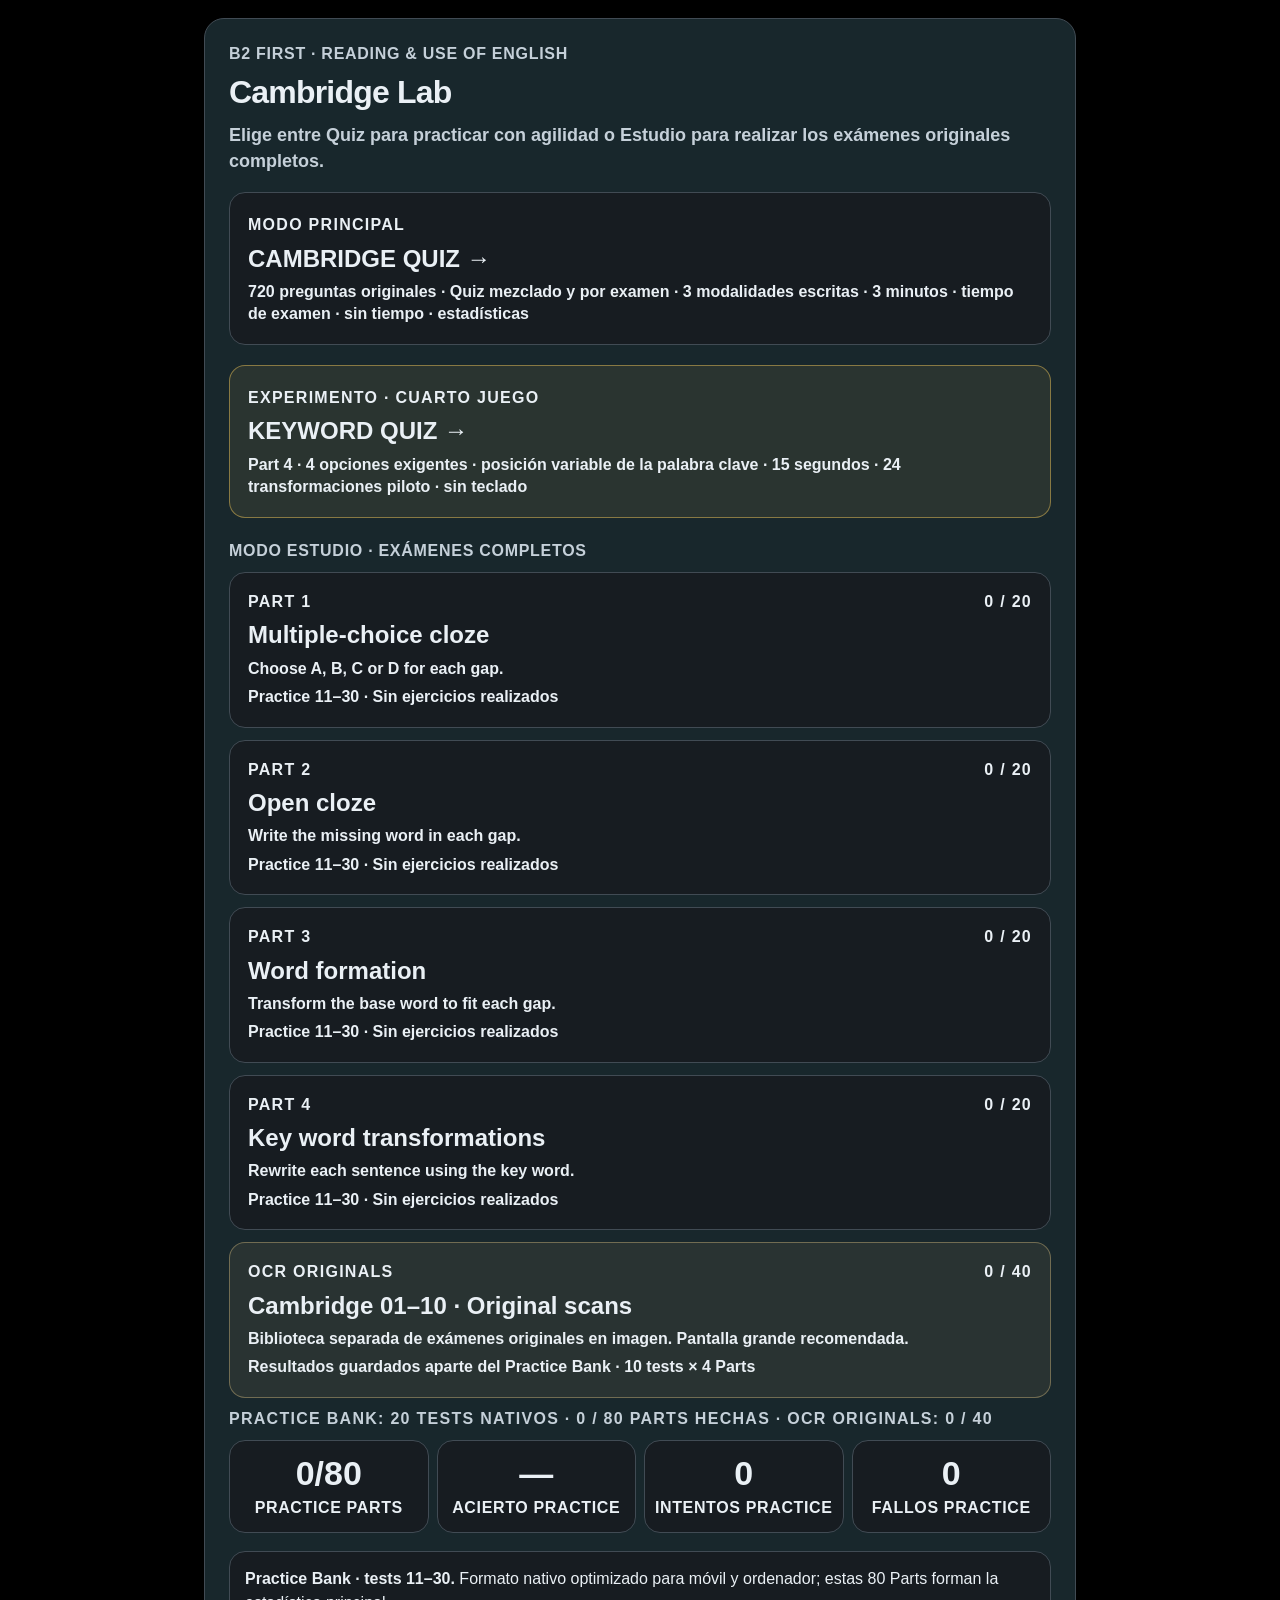
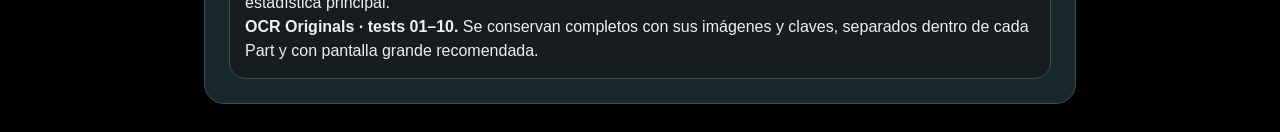
==== index.html @ 717b07f0 "feat(ui): unify oled layout and segmented timer" ====
<!doctype html>
<html lang="en">
<head>
<meta charset="utf-8">
<meta name="viewport" content="width=device-width,initial-scale=1,viewport-fit=cover">
<meta name="theme-color" content="#EAF0F5">
<title>Cambridge Lab</title>
<link rel="manifest" href="./manifest.webmanifest">
<link rel="icon" href="./icon.svg" type="image/svg+xml">
<style>
:root{--bg:#10271d;--panel:#172f24;--paper:#f8f7f2;--ink:#17211c;--muted:#b7c9bf;--line:rgba(255,255,255,.13);--ok:#27925c;--bad:#c74253}
*{box-sizing:border-box}html,body{margin:0;min-height:100%;font-family:Inter,Roboto,system-ui,-apple-system,"Segoe UI",sans-serif;background:var(--bg);color:#f4f7f5}
body{background:radial-gradient(90% 70% at 110% 5%,rgba(47,94,67,.55),transparent 55%),radial-gradient(80% 60% at -10% 95%,rgba(39,78,57,.45),transparent 55%),linear-gradient(180deg,#163427 0%,#102d21 52%,#10271d 100%)}
button,input{font:inherit}.app{width:min(900px,100%);margin:0 auto;min-height:100dvh}.screen{min-height:100dvh;padding:18px 14px calc(28px + env(safe-area-inset-bottom));display:flex;flex-direction:column}.hidden{display:none!important}
.panel{background:rgba(17,38,28,.95);border:1px solid var(--line);border-radius:20px;padding:24px;box-shadow:0 20px 55px rgba(0,0,0,.20);width:100%;min-width:0}.center{justify-content:center}
.kicker{font-size:14px;font-weight:950;letter-spacing:.13em;text-transform:uppercase;color:#c9ddd1}h1{font-size:clamp(44px,10vw,70px);line-height:.94;margin:8px 0 10px;letter-spacing:-.045em}.subtitle{font-size:20px;line-height:1.45;font-weight:750;color:#d9e7df;margin:0 0 18px}
.bank-progress{font-size:14px;font-weight:950;letter-spacing:.08em;text-transform:uppercase;color:#c9ddd1;margin:10px 0}.mini-stats{display:grid;grid-template-columns:repeat(4,1fr);gap:8px;margin:10px 0 18px}.stat{padding:12px 8px;border-radius:11px;background:rgba(0,0,0,.15);text-align:center}.stat b{display:block;font-size:24px}.stat span{font-size:10px;color:var(--muted);font-weight:900;letter-spacing:.04em}
.part-list{display:grid;gap:12px}.exercise-list{display:grid;gap:12px}.exam-grid{display:grid;grid-template-columns:repeat(5,minmax(0,1fr));gap:10px}.exam-tile{min-width:0;overflow:hidden;min-height:112px;border:1px solid rgba(255,255,255,.12);border-radius:14px;background:rgba(255,255,255,.07);color:#fff;padding:12px 10px;text-align:left;cursor:pointer;display:flex;flex-direction:column;justify-content:space-between}.exam-tile:hover{background:rgba(255,255,255,.11)}.exam-tile.done{border-color:rgba(143,224,180,.55);background:rgba(39,146,92,.16)}.exam-tile.next{box-shadow:0 0 0 2px rgba(232,201,134,.45) inset}.exam-tile.unavailable{opacity:.43;cursor:not-allowed}.exam-no{font-size:31px;font-weight:950;line-height:1}.exam-status{font-size:10px;font-weight:950;letter-spacing:.07em}.exam-mini{font-size:11px;line-height:1.25;color:var(--muted);font-weight:800}.bank-source{font-size:10px;font-weight:900;letter-spacing:.05em;color:#cbdad2}.part-stats{margin-bottom:16px}.part-card,.exercise-card{border:1px solid rgba(255,255,255,.10);border-radius:15px;background:rgba(255,255,255,.075);color:#fff;padding:18px;text-align:left;cursor:pointer}.part-card:hover,.exercise-card:hover{background:rgba(255,255,255,.11)}.part-card>b,.exercise-card>b{display:block;font-size:24px;margin:6px 0}.exercise-top{display:flex;justify-content:space-between;gap:10px}.exercise-part,.exercise-number,.exercise-state,.part-count{font-size:12px;font-weight:950;letter-spacing:.08em}.exercise-state.done{color:#8fe0b4}.exercise-state.pending{color:#e8c986}.part-count{color:#d8e8df}.part-desc,.exercise-source,.exercise-meta{display:block;color:var(--muted);font-size:15px;line-height:1.45;margin-top:6px}.part-desc{color:#d6e3dc}.phase-note{margin-top:16px;padding:15px;border-radius:12px;background:rgba(39,146,92,.15);border:1px solid rgba(143,224,180,.25);font-size:16px;line-height:1.5}.submenu-head{margin-bottom:16px}.submenu-head h2{font-size:clamp(30px,7vw,42px);line-height:1.05;margin:4px 0 8px;overflow-wrap:anywhere}.submenu-head p{font-size:17px;line-height:1.45;color:#d9e7df;margin:0}
.paper-head{position:sticky;top:0;z-index:7;margin:-18px -14px 14px;padding:12px 14px 10px;background:rgba(16,39,29,.96);backdrop-filter:blur(10px);border-bottom:1px solid rgba(255,255,255,.09)}.paper-head-row{display:grid;grid-template-columns:auto 1fr auto;gap:12px;align-items:center}.back{width:46px;height:46px;border:1px solid rgba(255,255,255,.14);border-radius:50%;background:rgba(0,0,0,.15);color:#fff;font-size:20px;cursor:pointer}.paper-title{text-align:center}.paper-title b{display:block;font-size:20px}.paper-title span{font-size:11px;color:var(--muted);font-weight:900;letter-spacing:.04em}
.paper{background:var(--paper);color:var(--ink);border-radius:18px;padding:clamp(21px,5vw,44px);box-shadow:0 24px 60px rgba(0,0,0,.22)}.part-label{font-size:14px;font-weight:950;letter-spacing:.12em;text-transform:uppercase;color:#53645b}.paper h2{font-size:clamp(32px,7vw,48px);line-height:1;margin:5px 0 9px}.paper .sub{font-size:20px;font-weight:850;margin-bottom:13px}.instructions,.source-box{font-size:18px;line-height:1.5;padding:15px 17px;border-radius:11px;background:#ecebe5;margin:0 0 19px}.instructions{border-left:5px solid #86988e}.source-box{display:grid;gap:3px;background:#e4ece7}.source-box b{font-size:10px;letter-spacing:.09em;color:#506158}.source-box span{font-weight:900}.source-box small{color:#64736b}
.exam-text{font-family:Georgia,"Times New Roman",serif;font-size:clamp(23px,3.5vw,27px);line-height:1.75}.exam-text p{margin:0}.gap-wrap{display:inline-flex;align-items:center;vertical-align:baseline;gap:5px;margin:0 3px;white-space:nowrap}.gap-num{font-family:Inter,Roboto,sans-serif;font-size:11px;font-weight:950;color:#53645b;align-self:flex-start;margin-top:4px}.gap-choice{border:0;border-bottom:3px solid #375546;background:#e5ece7;color:#173126;border-radius:7px;padding:3px 8px 4px;font-family:Inter,Roboto,sans-serif;font-size:.82em;font-weight:900;cursor:pointer;min-width:62px}.gap-choice.empty{background:#edf0ed;color:#647269}
.inline-input{width:150px;max-width:40vw;border:0;border-bottom:3px solid #375546;border-radius:4px 4px 0 0;background:#eef1ee;color:#173126;padding:3px 8px 4px;font-family:Inter,Roboto,sans-serif;font-size:.82em;font-weight:850;outline:none}.inline-input:focus{background:#fff;border-color:#0f2a1e}.base-pill{font-family:Inter,Roboto,sans-serif;font-size:11px;font-weight:950;letter-spacing:.05em;background:#dde3de;color:#43534a;padding:4px 7px;border-radius:999px;margin-left:4px}
.scan-wrap{display:grid;gap:18px}.scan-page{width:100%;height:auto;display:block;border-radius:10px;border:1px solid #d7dcd8;background:#fff}.scan-answer-panel{border:1px solid #d7dcd8;border-radius:13px;background:#fff;padding:16px;display:grid;gap:12px}.scan-answer-panel>h3{margin:0 0 4px;font-size:20px}.scan-answer-row{display:grid;grid-template-columns:48px 1fr;gap:10px;align-items:center}.scan-qn{font-weight:950;color:#59675f;text-align:center}.scan-choices{display:grid;grid-template-columns:repeat(4,1fr);gap:7px}.scan-choice{border:1px solid #c9d1cc;border-radius:9px;background:#eef2ef;color:#21362b;padding:11px 5px;font-weight:950;cursor:pointer}.scan-choice.selected{background:#173126;color:#fff;border-color:#173126}.scan-input{width:100%;border:0;border-bottom:3px solid #375546;background:#eef1ee;padding:9px 10px;font-size:18px;font-weight:800;outline:none}.transform-list{display:grid;gap:16px}.transform{border:1px solid #d9ddd9;border-radius:12px;padding:18px;background:#fff}.transform .n{font-size:12px;font-weight:950;color:#68766f}.transform .first{font-size:20px;line-height:1.4;font-weight:700;margin:6px 0 10px}.keyword{display:inline-block;background:#173126;color:#fff;border-radius:7px;padding:5px 9px;font-weight:950;letter-spacing:.05em;margin-bottom:10px}.second{font-size:20px;line-height:1.55}.transform-input{width:min(330px,100%);border:0;border-bottom:3px solid #375546;background:#eef1ee;padding:5px 8px;font-size:19px;font-weight:800;outline:none}
.paper-actions,.review-actions{display:flex;gap:10px;margin-top:26px;flex-wrap:wrap}.primary,.secondary{border:0;border-radius:11px;padding:14px 18px;font-weight:950;cursor:pointer;font-size:16px}.primary{background:#173126;color:#fff;flex:1}.secondary{background:#e6e8e6;color:#25342c}
.review-score{display:flex;align-items:end;justify-content:space-between;gap:12px;margin-bottom:16px;padding-bottom:14px;border-bottom:1px solid #d5dcd7}.review-score b{font-size:42px}.review-score span{font-size:14px;font-weight:850;color:#617068}.review-list{display:grid;gap:12px}.review-item{border-radius:12px;padding:16px;background:#fff;border:1px solid #d8ddd9}.review-item.review-bad{border-left:6px solid var(--bad)}.review-item.review-ok{border-left:6px solid var(--ok)}.review-q{display:flex;justify-content:space-between;gap:10px;margin-bottom:12px}.review-q span{font-size:11px;font-weight:950;letter-spacing:.07em}.review-ok .review-q span{color:#147747}.review-bad .review-q span{color:#a92639}.review-answer{display:grid;gap:2px;margin:8px 0}.review-answer small{font-size:9px;font-weight:950;letter-spacing:.08em;color:#68766f}.review-answer b{font-size:20px}.review-item p{font-size:18px;line-height:1.5;margin:12px 0}.skill{display:inline-block;border-radius:999px;background:#edf0ed;padding:5px 8px;font-size:10px;font-weight:950;color:#526158;letter-spacing:.04em}
.sheet{position:fixed;inset:0;z-index:20;background:rgba(0,0,0,.55);display:flex;align-items:flex-end;justify-content:center;padding:14px}.sheet-card{width:min(760px,100%);background:#173126;color:#fff;border-radius:20px;padding:18px;box-shadow:0 30px 80px rgba(0,0,0,.4)}.sheet-top{display:flex;justify-content:space-between;align-items:center;margin-bottom:12px}.sheet-top b{font-size:21px}.sheet-close{border:0;background:rgba(255,255,255,.1);color:#fff;width:40px;height:40px;border-radius:50%;font-size:20px}.option-grid{display:grid;grid-template-columns:1fr 1fr;gap:9px}.option{border:1px solid rgba(255,255,255,.13);background:rgba(255,255,255,.08);color:#fff;border-radius:11px;padding:17px;text-align:left;font-size:22px;font-weight:850;cursor:pointer}.option strong{margin-right:8px}
@media(max-width:640px){.screen{padding:12px 10px 22px}.exam-grid{grid-template-columns:repeat(3,minmax(0,1fr));gap:9px}.exam-tile{min-height:106px;padding:11px 9px}.exam-no{font-size:30px}.panel{padding:20px 16px}.mini-stats{grid-template-columns:1fr 1fr}.paper-head{margin:-12px -10px 12px;padding:10px}.paper-head-row{grid-template-columns:46px 1fr 46px}.paper-title b{font-size:19px}.paper-title span{font-size:10px}.paper{border-radius:14px;padding:21px 16px}.paper h2{font-size:34px}.instructions{font-size:18px;padding:14px}.exam-text{font-size:22px;line-height:1.7}.inline-input{width:125px;max-width:48vw}.option-grid{grid-template-columns:1fr}.transform{padding:16px}.transform .first,.second{font-size:20px}.transform-input{font-size:20px;width:100%;display:block;margin:8px 0}.review-score{align-items:start;flex-direction:column}.review-score b{font-size:40px}.part-card>b,.exercise-card>b{font-size:23px}.part-desc,.exercise-source,.exercise-meta{font-size:15px}}
/* Cambridge mobile ergonomics */
.exercise-meta-fold{margin:0 0 15px;border:1px solid #d6ddd8;border-radius:12px;background:#edf1ee;overflow:hidden}
.exercise-meta-fold summary{list-style:none;cursor:pointer;padding:12px 14px;font-size:13px;font-weight:950;letter-spacing:.05em;color:#43534a;display:flex;align-items:center;justify-content:space-between;min-height:46px}
.exercise-meta-fold summary::-webkit-details-marker{display:none}.exercise-meta-fold summary::after{content:"+";font-size:20px}.exercise-meta-fold[open] summary::after{content:"−"}
.exercise-meta-fold .source-box{margin:0;border-radius:0;border-top:1px solid #d6ddd8;background:#f5f6f3}
.answer-progress{position:sticky;top:70px;z-index:5;display:flex;align-items:center;justify-content:space-between;gap:10px;margin:0 0 16px;padding:10px 12px;border:1px solid #ced8d1;border-radius:11px;background:rgba(248,247,242,.95);backdrop-filter:blur(8px);font:900 13px/1.2 Inter,Roboto,system-ui,sans-serif;color:#43534a}
.answer-progress strong{font-size:15px;color:#173126}.answer-progress.warning{border-color:#d6a354;background:#fff8e8;color:#755411}
.inline-input,.transform-input,.scan-input,.worksheet-input{min-height:50px;border-radius:9px 9px 3px 3px;padding:8px 10px;font-size:20px;caret-color:#173126;transition:box-shadow .12s,background .12s,border-color .12s}
.inline-input:focus,.transform-input:focus,.scan-input:focus,.worksheet-input:focus{background:#fff;border-color:#173126;box-shadow:0 0 0 3px rgba(23,49,38,.16)}
.gap-wrap:focus-within .gap-num{color:#173126;font-size:13px}.scan-answer-row:focus-within,.worksheet-row:focus-within{background:#f3f7f4;border-radius:10px}.worksheet-wrap{display:grid;gap:16px}.worksheet-prompt{font-family:Georgia,"Times New Roman",serif;font-size:22px;line-height:1.58;white-space:normal}.worksheet-answer-panel{display:grid;gap:10px;border-top:1px solid #d7dcd8;padding-top:14px}.worksheet-answer-panel h3{margin:0 0 2px;font-size:18px}.worksheet-row{display:grid;grid-template-columns:38px 1fr;gap:8px;align-items:center;padding:3px}.worksheet-qn{text-align:center;font-weight:950;color:#59675f}.worksheet-choices{display:grid;grid-template-columns:repeat(4,1fr);gap:6px}.worksheet-choice{min-height:50px;border:1px solid #c9d1cc;border-radius:10px;background:#eef2ef;color:#21362b;font-size:18px;font-weight:950}.worksheet-choice.selected{background:#173126;color:#fff;border-color:#173126}.worksheet-input{width:100%;border:0;border-bottom:3px solid #375546;background:#eef1ee;color:#173126;font-weight:850;outline:none}
.ortho-risk{color:#F3A56B;font-weight:950;text-decoration:underline;text-decoration-thickness:2px;text-underline-offset:3px}
.review-errors-title{font-size:14px;font-weight:950;letter-spacing:.08em;color:#a92639;margin:3px 0 9px}.review-correct{margin-top:14px;border:1px solid #d6ddd8;border-radius:12px;background:#f4f6f4;overflow:hidden}.review-correct summary{cursor:pointer;padding:14px 16px;font-weight:950;color:#37604b}.review-correct .review-list{padding:0 10px 10px}
.sheet-context{font-size:17px;line-height:1.35;color:#dbe9e1;background:rgba(255,255,255,.08);border-radius:10px;padding:10px 12px;margin:0 0 12px}.sheet-context b{color:#fff}
.scan-page{cursor:zoom-in}.scan-viewer{position:fixed;inset:0;z-index:2147483400;background:rgba(4,11,8,.96);display:flex;flex-direction:column}.scan-viewer.hidden{display:none}.scan-viewer-bar{display:flex;justify-content:space-between;align-items:center;padding:calc(10px + env(safe-area-inset-top)) 12px 10px;color:#fff;font-weight:900}.scan-viewer-close{width:48px;height:48px;border:1px solid rgba(255,255,255,.2);border-radius:50%;background:rgba(255,255,255,.1);color:#fff;font-size:25px}.scan-viewer-body{flex:1;overflow:auto;padding:8px 5px 30px;text-align:center;touch-action:pinch-zoom}.scan-viewer-body img{width:100%;max-width:1100px;height:auto;touch-action:pinch-zoom}
body.cambridge-scan-open{overflow:hidden}
.ad-keyboard .ad-keyboard-langs,.ad-keyboard .ad-keyboard-mode-label,.ad-keyboard [data-action="mode"],.ad-keyboard .ad-key.at,.ad-keyboard .ad-key.punct{display:none!important}
.ad-keyboard .ad-keyboard-top{justify-content:flex-end}.ad-keyboard .ad-keyboard-controls{grid-template-columns:.8fr .68fr 2.2fr .8fr .86fr!important}
.ad-keyboard .cambridge-prev,.ad-keyboard .cambridge-next,.ad-keyboard .cambridge-apos{display:block!important}
.ad-keyboard .cambridge-prev,.ad-keyboard .cambridge-next{background:#315a50;font-size:18px}.ad-keyboard .cambridge-apos{background:#755a2d;font-size:25px}
@media(max-width:640px){
  #paperScreen,#resultScreen{padding-left:6px;padding-right:6px}
  #paperScreen .paper-head,#resultScreen .paper-head{margin-left:-6px;margin-right:-6px}
  .paper{padding:18px 12px;border-radius:12px}.paper h2{font-size:31px}.paper .sub{font-size:18px}
  .instructions{font-size:17px;line-height:1.42;padding:12px 13px;margin-bottom:14px}
  .exam-text{font-size:22px;line-height:1.6}.gap-wrap{gap:4px;margin:1px 2px}.inline-input{width:145px;max-width:52vw}
  .transform-list{gap:0}.transform{border:0;border-bottom:1px solid #d9ddd9;border-radius:0;padding:18px 2px;background:transparent}.transform:first-child{padding-top:4px}.transform:last-child{border-bottom:0}
  .transform .first,.second{font-size:19px;line-height:1.42}.keyword{margin-bottom:7px}.transform-input{min-height:52px}
  .scan-answer-panel{padding:12px}.scan-answer-row{grid-template-columns:34px 1fr;gap:7px}.scan-choices{gap:5px}.scan-choice{min-height:50px;font-size:17px;padding:9px 4px}
  .primary,.secondary{min-height:52px;font-size:16px}.option{min-height:58px;font-size:21px}.sheet{padding:8px}.sheet-card{padding:14px;border-radius:18px}
  .answer-progress{position:static;top:auto;margin-bottom:12px}
}
/* Keep the actual answer and adjacent question text visible above the keyboard. */
.ad-keyboard .ad-keyboard-float-preview{display:none!important}
#paperHost input[data-n]{scroll-margin-top:100px;scroll-margin-bottom:300px}
@media(max-height:480px){.ad-keyboard .ad-key{min-height:40px;font-size:26px}.ad-keyboard .ad-key.control{min-height:38px;font-size:17px}.ad-keyboard .ad-keyboard-top{min-height:28px;margin-bottom:2px}}
</style>
<style id="mobile-viewport-containment">html,body{overflow-x:clip}</style>
<style id="cambridge-audit-fixes">.bank-section-title{display:flex;align-items:end;justify-content:space-between;gap:12px;margin:4px 0 10px;padding:0 2px}.bank-section-title b{font-size:14px;letter-spacing:.08em}.bank-section-title span{font-size:11px;color:#aebfb5;font-weight:800}.ocr-bank{margin-top:22px;border:1px solid rgba(232,201,134,.28);border-radius:15px;background:rgba(232,201,134,.06);overflow:hidden}.ocr-bank summary{cursor:pointer;display:flex;justify-content:space-between;gap:12px;align-items:center;padding:15px;font-weight:950}.ocr-bank summary span{font-size:14px}.ocr-bank summary b{font-size:10px;color:#e8c986;letter-spacing:.06em;text-align:right}.ocr-bank>p{margin:0;padding:0 15px 14px;color:#c8d4cd;font-size:13px;line-height:1.45}.ocr-grid{padding:0 14px 14px}.sheet-card{max-height:min(82dvh,720px);overflow:auto}.scan-viewer{z-index:2147483644!important}#paperScreen{scroll-padding-top:86px}@media(max-width:640px){.answer-progress{position:static!important;top:auto!important}.ocr-bank summary{align-items:flex-start;flex-direction:column}.ocr-bank summary b{text-align:left}.ocr-grid{grid-template-columns:repeat(2,minmax(0,1fr))}.bank-section-title{align-items:flex-start;flex-direction:column;gap:4px}.sheet-card{max-height:78dvh}.scan-viewer-body{padding-bottom:calc(24px + env(safe-area-inset-bottom))}}.ocr-library-card{border-color:rgba(232,201,134,.38)!important;background:rgba(232,201,134,.08)!important}.ocr-library-note{grid-column:1/-1;margin-bottom:4px;padding:14px;border:1px solid rgba(232,201,134,.24);border-radius:13px;background:rgba(232,201,134,.07);display:grid;gap:5px}.ocr-library-note b{font-size:12px;letter-spacing:.08em;color:#e8c986}.ocr-library-note span{font-size:13px;line-height:1.45;color:#cbd8d1}.ocr-exam-card{grid-column:1/-1;padding:13px;border:1px solid rgba(255,255,255,.09);border-radius:14px;background:rgba(255,255,255,.055)}.ocr-exam-head{display:flex;align-items:center;justify-content:space-between;gap:10px;margin-bottom:10px}.ocr-exam-head span{font-size:10px;font-weight:950;letter-spacing:.08em;color:#c9d8d0}.ocr-exam-head b{font-size:20px}.ocr-part-grid{display:grid;grid-template-columns:repeat(4,minmax(0,1fr));gap:7px}.ocr-part-btn{min-height:64px;border:1px solid rgba(255,255,255,.11);border-radius:10px;background:rgba(255,255,255,.07);color:#fff;display:grid;place-items:center;gap:3px;padding:8px}.ocr-part-btn b{font-size:12px}.ocr-part-btn span{font-size:10px;color:#b9c8c0}.ocr-part-btn.done{border-color:rgba(143,224,180,.5);background:rgba(39,146,92,.15)}@media(max-width:640px){.ocr-part-grid{grid-template-columns:repeat(2,minmax(0,1fr))}}</style><link rel="stylesheet" href="./cambridge-writing-mode.css?v=1.2.23"><style>

#startScreen .panel{padding:24px!important;background:var(--ad-surface,#18272c)!important;color:var(--ad-text,#f3f7f8)!important}
#startScreen h1{font-size:32px!important;line-height:1.2!important;letter-spacing:-.025em!important}
#startScreen .subtitle{font-size:18px!important;line-height:1.45!important}
#startScreen .meta,#startScreen .read-first-row small,#startScreen .read-first-mode small{font-size:14px!important;line-height:1.45!important;color:#b6c6cc!important}
#startScreen .primary{background:var(--ad-accent,#4aa7c8)!important;color:#061419!important}
#startScreen .primary,#startScreen .secondary,#startScreen .ghost,#startScreen .time-choice{min-height:56px!important;font-size:16px!important;border-radius:16px!important;line-height:1.3!important}
#startScreen .actions{margin-top:16px!important}
#startScreen .dashboard-menu{gap:12px!important}
#startScreen .menu-btn b{font-size:16px!important}
#startScreen .menu-btn span{font-size:13px!important;line-height:1.4!important}
#startScreen .home-details{margin:20px 0;border:1px solid rgba(255,255,255,.15);border-radius:16px;padding:0 16px}
#startScreen .home-details>summary{cursor:pointer;min-height:56px;display:flex;align-items:center;font-size:16px;font-weight:800;color:#f3f7f8}
#startScreen .home-details[open]{padding-bottom:16px}
#startScreen .level-next-shortcut{display:none!important}
#startScreen button:focus-visible,#startScreen summary:focus-visible{outline:3px solid #e7bf57!important;outline-offset:3px}
@media(max-width:520px){#startScreen .panel{padding:20px 16px!important}#startScreen .dashboard-menu{grid-template-columns:1fr!important}#startScreen .primary{min-width:0!important;width:100%}}

#startScreen .part-card{min-height:72px!important}
#startScreen a.part-card.quiz-featured{display:block;text-decoration:none;border:2px solid #e7bf57;background:rgba(231,191,87,.13);margin:12px 0 20px}
</style>
<link rel="stylesheet" href="./nucleo-game-theme.css?v=1.3.0">
<link rel="stylesheet" href="./cambridge-interior-polish.css?v=1.0.1">
<link rel="stylesheet" href="./nucleo-oled-shell.css?v=1.0.0">
<link rel="stylesheet" href="./nucleo-quiz-refinement.css?v=4.1.0">
<link rel="stylesheet" href="./cambridge-refinement-v42.css?v=4.2.0">
<link rel="stylesheet" href="./nucleo-global-v45.css?v=4.5.3">
<style id="unified-oled-relax">
:root {
  --bg-oled: #000000;
  --card-surface: #1B2228;
  --border-subtle: #414B54;
  --text-main: #EAF0F5;
  --timer-active: #D4B07B;
  --timer-warning: #C97A72;
  --timer-off: #22262B;
}

body {
  background-color: var(--bg-oled) !important;
  color: var(--text-main) !important;
}

main, .quiz-layout, .quiz-container, .game-layout, .main-board {
  display: flex !important;
  flex-direction: column !important;
  justify-content: flex-end !important;
  min-height: calc(100vh - 70px) !important;
  padding-bottom: 1.5rem !important;
  box-sizing: border-box !important;
}

.question-box, .prompt-card, .quiz-prompt, .exercise-card, .question-card {
  background: var(--card-surface) !important;
  border: 1px solid var(--border-subtle) !important;
  border-radius: 12px !important;
  color: var(--text-main) !important;
  line-height: 1.45 !important;
  margin-top: auto !important;
  margin-bottom: 1rem !important;
  padding: 16px !important;
}

.options-grid, .answers-grid, .choices-container, .options-container, .quiz-grid {
  display: grid !important;
  grid-template-columns: 1fr 1fr !important;
  gap: 12px !important;
  margin-bottom: 0.5rem !important;
}

.options-grid > *, .answers-grid > *, .choices-container > *, .options-container > *, .quiz-grid > * {
  background-color: var(--card-surface) !important;
  color: var(--text-main) !important;
  border-width: 1.5px !important;
  border-style: solid !important;
  border-radius: 12px !important;
  padding: 18px 12px !important;
  font-weight: 600 !important;
  box-shadow: none !important;
}

.options-grid > *:nth-child(1), .answers-grid > *:nth-child(1), .choices-container > *:nth-child(1), .options-container > *:nth-child(1) {
  border-color: #E09875 !important;
}
.options-grid > *:nth-child(2), .answers-grid > *:nth-child(2), .choices-container > *:nth-child(2), .options-container > *:nth-child(2) {
  border-color: #68B8A6 !important;
}
.options-grid > *:nth-child(3), .answers-grid > *:nth-child(3), .choices-container > *:nth-child(3), .options-container > *:nth-child(3) {
  border-color: #7B96D4 !important;
}
.options-grid > *:nth-child(4), .answers-grid > *:nth-child(4), .choices-container > *:nth-child(4), .options-container > *:nth-child(4) {
  border-color: #B18CD4 !important;
}

.quiz-segmented-timer {
  display: flex !important;
  gap: 5px !important;
  width: 100% !important;
  max-width: 380px !important;
  margin: 12px auto 8px auto !important;
  padding: 0 4px !important;
  box-sizing: border-box !important;
  height: 6px !important;
}

.quiz-segmented-timer .timer-segment {
  flex: 1 !important;
  height: 4px !important;
  border-radius: 2px !important;
  background-color: var(--timer-off) !important;
  transition: background-color 0.15s ease !important;
}

.quiz-segmented-timer .timer-segment.active {
  background-color: var(--timer-active) !important;
}

.quiz-segmented-timer .timer-segment.warning {
  background-color: var(--timer-warning) !important;
}
</style>
</head>
<body data-nucleo-game="cambridge">
<div class="app">
<section id="startScreen" class="screen center"><div class="panel">
<div class="kicker">B2 FIRST · READING &amp; USE OF ENGLISH</div><h1>Cambridge Lab</h1>

<p class="subtitle">Elige entre Quiz para practicar con agilidad o Estudio para realizar los exámenes originales completos.</p>
<a href="./cambridge-quiz.html" class="part-card quiz-featured"><span class="exercise-part">MODO PRINCIPAL</span><b>CAMBRIDGE QUIZ →</b><span class="part-desc">720 preguntas originales · Quiz mezclado y por examen · 3 modalidades escritas · 3 minutos · tiempo de examen · sin tiempo · estadísticas</span></a>
<a href="./keyword-quiz.html" class="part-card" style="display:block;text-decoration:none;border:1px solid rgba(231,191,87,.5);background:rgba(231,191,87,.09);margin:0 0 22px"><span class="exercise-part">EXPERIMENTO · CUARTO JUEGO</span><b>KEYWORD QUIZ →</b><span class="part-desc">Part 4 · 4 opciones exigentes · posición variable de la palabra clave · 15 segundos · 24 transformaciones piloto · sin teclado</span></a>
<div class="kicker" style="margin:0 0 10px">MODO ESTUDIO · EXÁMENES COMPLETOS</div>
<div id="partList" class="part-list"></div>
<div id="bankProgress" class="bank-progress"></div><div id="globalStats" class="mini-stats"></div>

<div id="startMedals" class="medal-summary-host"></div>
<div id="phaseNote" class="phase-note hidden"></div>
</div></section>
<section id="partScreen" class="screen hidden">
<header class="paper-head"><div class="paper-head-row"><button id="partBackBtn" class="back" aria-label="Back">←</button><div class="paper-title"><b>30 exámenes</b><span>ELIGE CUALQUIERA</span></div><div></div></div></header>
<div class="panel"><div class="submenu-head"><div class="kicker">B2 FIRST · PRACTICE BANK</div><h2 id="partMenuTitle">Part 1</h2><p id="partMenuSubtitle"></p></div><div id="partStats" class="mini-stats part-stats"></div><div id="exerciseList" class="exam-grid"></div></div>
</section>
<section id="paperScreen" class="screen hidden">
<header class="paper-head"><div class="paper-head-row"><button id="backBtn" class="back" aria-label="Back">←</button><div class="paper-title"><b id="headPart">Part 1</b><span id="headSource"></span></div><div></div></div></header>
<main id="paperHost" class="paper"></main></section>
<section id="resultScreen" class="screen hidden">
<header class="paper-head"><div class="paper-head-row"><button id="resultBackBtn" class="back" aria-label="Back">←</button><div class="paper-title"><b id="resultTitle">Corrección</b><span id="resultSource"></span></div><div></div></div></header>
<main class="paper"><div id="reviewSummary"></div><div id="reviewHost" class="review-list"></div><div id="reviewActions" class="review-actions"></div></main></section>
</div>
<div id="choiceSheet" class="sheet hidden"><div class="sheet-card"><div class="sheet-top"><b id="sheetTitle">Question 1</b><button id="sheetClose" class="sheet-close">×</button></div><div id="sheetContext" class="sheet-context hidden"></div><div id="optionGrid" class="option-grid"></div></div></div>
<div id="scanViewer" class="scan-viewer hidden" aria-hidden="true"><div class="scan-viewer-bar"><span>PÁGINA CAMBRIDGE · pellizca para ampliar</span><button id="scanViewerClose" class="scan-viewer-close" aria-label="Cerrar">×</button></div><div class="scan-viewer-body"><img id="scanViewerImg" alt="Cambridge exam page enlarged"></div></div>
<script src="https://adrianxds-ads.github.io/adrian-core/components/adrian-sync.js?v=1.0.8-0d4fa97"></script>
<script src="https://adrianxds-ads.github.io/adrian-core/design/adrian-visual-system.js?v=core-20261004b"></script>
<script src="https://adrianxds-ads.github.io/adrian-core/components/adrian-achievements.js?v=stars4"></script><script src="https://adrianxds-ads.github.io/adrian-core/components/hub-charts.js?v=1.1.0"></script>
<script src="https://adrianxds-ads.github.io/adrian-core/components/adrian-performance.js?v=1.1.0"></script>

<script src="./data/cambridge-bank.js"></script>
<script src="./data/engexam-bank.js"></script>
<script src="https://adrianxds-ads.github.io/adrian-core/components/adrian-keyboard.js?v=4.1.3-20261009"></script>
<script src="./cambridge-writing-mode.js?v=1.2.20"></script>
<script src="./app.js?v=1.3.9-scopefix20261011"></script>
<script src="./adaptive-language-dashboard.js?v=1.2.20"></script>
<script src="./performance-adapter.js?v=1.1.0"></script><script src="https://adrianxds-ads.github.io/adrian-core/components/hub-quiz-ux.js?v=20261011-2"></script>
<script src="https://adrianxds-ads.github.io/adrian-core/components/hub-nav.js?v=12-20261011"></script>

<script id="unified-timer-script">
(function() {
  function initTimer() {
    var grid = document.querySelector('.options-grid, .answers-grid, .choices-container, .options-container, .quiz-grid')
               || document.querySelector('.question-box, .prompt-card, .exercise-card');
    if (!grid) return;

    var bar = document.getElementById('quiz-segmented-timer');
    if (!bar) {
      bar = document.createElement('div');
      bar.id = 'quiz-segmented-timer';
      bar.className = 'quiz-segmented-timer';
      for (var i = 0; i < 15; i++) {
        var seg = document.createElement('div');
        seg.className = 'timer-segment active';
        bar.appendChild(seg);
      }
      grid.parentNode.insertBefore(bar, grid.nextSibling);
    }

    function setProgress(fraction) {
      var segs = bar.querySelectorAll('.timer-segment');
      var activeCount = Math.round(fraction * segs.length);
      var isWarn = fraction <= 0.25;
      segs.forEach(function(s, idx) {
        if (idx < activeCount) {
          s.className = isWarn ? 'timer-segment active warning' : 'timer-segment active';
        } else {
          s.className = 'timer-segment';
        }
      });
    }

    var timerEl = document.querySelector('.timer, #timer, [id*="timer"], [class*="timer"], .time-left, #time-left');
    if (timerEl && !timerEl.__observed) {
      timerEl.__observed = true;
      var maxSec = 15;
      var obs = new MutationObserver(function() {
        var txt = timerEl.innerText || timerEl.textContent || '';
        var m = txt.match(/([0-9]+(\.[0-9]+)?)/);
        if (m) {
          var val = parseFloat(m[1]);
          if (val > maxSec) maxSec = val;
          setProgress(val / maxSec);
        }
      });
      obs.observe(timerEl, { childList: true, characterData: true, subtree: true });
    }
  }

  if (document.readyState === 'loading') {
    document.addEventListener('DOMContentLoaded', initTimer);
  } else {
    initTimer();
  }
  setInterval(initTimer, 1000);
})();
</script>
</body></html>
---- cambridge-writing-mode.css ----
/* Cambridge writing mode: maximise exercise context while the custom keyboard is open. */
body.cambridge-writing .ad-keyboard-float-preview{display:none}
body.cambridge-writing .ad-keyboard-top{
  position:absolute;right:max(6px,env(safe-area-inset-right));top:-44px;z-index:4;
  min-height:0;margin:0
}
body.cambridge-writing .ad-keyboard-top>*:not(.ad-close){display:none}
body.cambridge-writing .ad-close{
  width:40px;min-width:40px;height:40px;min-height:40px;border-radius:11px;
  background:#273238;border-color:rgba(255,255,255,.2);font-size:18px
}
body.cambridge-writing .ad-keyboard-row{gap:3px;margin:2px auto}
body.cambridge-writing .ad-key{min-height:52px;font-size:30px;border-radius:10px}
body.cambridge-writing .ad-keyboard-controls{grid-template-columns:.85fr .75fr .8fr 2.25fr .8fr .75fr .8fr .85fr;gap:4px;margin-top:4px}
body.cambridge-writing .ad-key.control{min-height:47px;font-size:17px}
body.cambridge-writing #paperScreen .paper-head{padding:5px 8px;margin-bottom:5px}
body.cambridge-writing #paperScreen .paper-head-row{grid-template-columns:38px 1fr 38px;gap:6px}
body.cambridge-writing #paperScreen .back{width:38px;height:38px;font-size:17px}
body.cambridge-writing #paperScreen .paper-title b{font-size:15px;line-height:1.1}
body.cambridge-writing #paperScreen .paper-title span{display:none}
body.cambridge-writing #paperScreen{scroll-padding-top:54px}
body.cambridge-writing .gap-wrap:focus-within{
  background:rgba(23,49,38,.07);border-radius:9px;box-shadow:0 0 0 4px rgba(23,49,38,.07)
}
body.cambridge-writing .transform:focus-within{
  border-color:#9eb0a6;box-shadow:0 0 0 3px rgba(23,49,38,.08)
}
body.cambridge-writing .worksheet-row:focus-within,
body.cambridge-writing .scan-answer-row:focus-within{box-shadow:0 0 0 3px rgba(23,49,38,.07)}
@media(max-width:390px){
  body.cambridge-writing .ad-keyboard-row{gap:2px;margin:2px auto}
  body.cambridge-writing .ad-key{min-height:49px;font-size:29px}
  body.cambridge-writing .ad-key.control{min-height:45px;font-size:16px}
}

@media(max-height:480px){body.cambridge-writing .ad-key{min-height:40px;font-size:26px}body.cambridge-writing .ad-key.control{min-height:38px;font-size:17px}}
---- nucleo-game-theme.css ----
/* Núcleo Editorial Luminous 1.1 · verified reading surfaces, 2026-10-10.
 * Canonical source: adrian-core/design/nucleo-game-theme.css.
 * Presentation only. Question banks, timing, scoring and storage are untouched.
 * is limited to components repainted by legacy/runtime rank skins.
 */
:root{
 --ng-bg:#EAF0F5;--ng-ink:#25282C;--ng-muted:#46596B;
 --ng-surface:#FFFFFF;--ng-edge:#B5C9D7;--ng-accent:#286B88;
 --ng-halo:rgba(57,133,172,.14);--ng-wash:#D6EFFF;
 --nucleo-font:Roboto,"Segoe UI",Arial,system-ui,sans-serif;
 --nucleo-reading-size:19px;--nucleo-reading-line:1.35;
}
body[data-nucleo-game="english"]{--ng-accent:#24628E;--ng-wash:#D6EFFF}
body[data-nucleo-game="phrasal"]{--ng-accent:#336B42;--ng-wash:#DCF2DB}
body[data-nucleo-game="pizarras"]{--ng-accent:#785610;--ng-wash:#FFF1C8}
body[data-nucleo-game="cloze"]{--ng-accent:#655099;--ng-wash:#EAE1FF}
body[data-nucleo-game="cambridge"]{--ng-accent:#435FA3;--ng-wash:#DCE8FF}
body[data-nucleo-game="keyword"]{--ng-accent:#955449;--ng-wash:#FFE3E0}
body[data-nucleo-game="catala"]{--ng-accent:#855623;--ng-wash:#FFE9CB}
body[data-nucleo-game="hoti"]{--ng-accent:#236D72;--ng-wash:#D5F1EF}
html:has(body[data-nucleo-game]){background:var(--ng-bg);color-scheme:light}
body[data-nucleo-game]{
 --bg:#EAF0F5;--text:#25282C;--muted:#46596B;--line:#B5C9D7;
 background:radial-gradient(ellipse at 100% 0%,var(--ng-wash),transparent 41%),var(--ng-bg);
 color:var(--ng-ink);font:500 19px/1.35 var(--nucleo-font);color-scheme:light;
}
html body[data-nucleo-game] :is(#startScreen,#endScreen,#resultScreen,#partScreen,#exerciseScreen){
 background:transparent;color:var(--ng-ink);
}
html body[data-nucleo-game] :is(.screen .panel,.panel.hero,.paper,.kq-panel),
html body[data-nucleo-game] #startScreen>.panel,
html body[data-nucleo-game] #endScreen>.panel,
html body[data-nucleo-game] #resultScreen>.panel{
 background:#FFFFFF;background-image:none;
 color:var(--ng-ink);border:1px solid var(--ng-edge);
 box-shadow:0 8px 27px rgba(40,75,100,.09);
}
html body[data-nucleo-game] :is(#startScreen,#statsScreen,#endScreen,#resultScreen,#gameScreen,#partScreen,#exerciseScreen,#paperScreen,#home,#study,#quiz,#stats,#statistics,#flash,#game,#exam,#results,#examResults,#setup,#examSetup,#leagueScreen,#coachScreen,#errorsScreen) :is(h1,h2,h3){color:#233E50;text-shadow:none}
html body[data-nucleo-game] :is(#startScreen,#endScreen,#partScreen,#exerciseScreen) :is(h1,h2,h3){
 color:#233E50;text-shadow:none;
}
html body[data-nucleo-game] :is(#startScreen,#statsScreen,#endScreen,#resultScreen,#gameScreen,#partScreen,#exerciseScreen,#paperScreen,#home,#study,#quiz,#stats,#statistics,#flash,#game,#exam,#results,#examResults,#setup,#examSetup,#leagueScreen,#coachScreen,#errorsScreen) :is(.subtitle,.intro){
 color:#334D60;font-size:19px;line-height:1.4;font-weight:650;
}
html body[data-nucleo-game] :is(#startScreen,#statsScreen,#endScreen,#resultScreen,#gameScreen,#partScreen,#exerciseScreen,#paperScreen,#home,#study,#quiz,#stats,#statistics,#flash,#game,#exam,#results,#examResults,#setup,#examSetup,#leagueScreen,#coachScreen,#errorsScreen) :is(.meta,.kicker,.eyebrow,.progress-label,.bank-progress,
 .read-first-row small,.read-first-mode small,.read-first-note,.class-card small,
 .part-desc,.part-count,.exercise-meta,.exercise-source,.exam-mini,.exam-status,
 .footerline,.release-info summary,.release-info summary b,.release-info summary span,
 .chartmeta,.support,.speech-help,.native-hint,.mic-status,.question-no,.kq-footnote,
 .mode-note,.question-label,.origin){
 color:var(--ng-muted);font-size:16px;line-height:1.4;
 font-weight:550;opacity:1;
}
html body[data-nucleo-game] :is(#startScreen,#statsScreen,#endScreen,#resultScreen,#gameScreen,#partScreen,#exerciseScreen,#paperScreen,#home,#study,#quiz,#stats,#statistics,#flash,#game,#exam,#results,#examResults,#setup,#examSetup,#leagueScreen,#coachScreen,#errorsScreen) :is(.kicker,.eyebrow,.origin){
 color:var(--ng-accent);letter-spacing:.045em;font-weight:750;
}
html body[data-nucleo-game] :is(#startScreen,#statsScreen,#endScreen,#resultScreen,#gameScreen,#partScreen,#exerciseScreen,#paperScreen,#home,#study,#quiz,#stats,#statistics,#flash,#game,#exam,#results,#examResults,#setup,#examSetup,#leagueScreen,#coachScreen,#errorsScreen) :is(.card,.stat,.class-card,.statusbox,.status,.phase-note,
 .kq-note,.mode-note,.dashboard-menu .menu-btn,.part-card,.exercise-card,.exam-tile,.mode-card,.mode){
 background:#F2F7FA;color:var(--ng-ink);
 border:1px solid var(--ng-edge);border-radius:16px;
 box-shadow:0 3px 13px rgba(38,69,93,.05);
}
html body[data-nucleo-game] :is(#startScreen,#statsScreen,#endScreen,#resultScreen,#gameScreen,#partScreen,#exerciseScreen,#paperScreen,#home,#study,#quiz,#stats,#statistics,#flash,#game,#exam,#results,#examResults,#setup,#examSetup,#leagueScreen,#coachScreen,#errorsScreen) :is(.card,.stat,.class-card,.statusbox,.kq-note,.mode-note,
 .menu-btn,.part-card,.exercise-card,.mode-card) :is(span,small,p){
 color:var(--ng-muted);font-size:16px;line-height:1.4;
 font-weight:550;opacity:1;
}
html body[data-nucleo-game] :is(#startScreen,#statsScreen,#endScreen,#resultScreen,#gameScreen,#partScreen,#exerciseScreen,#paperScreen,#home,#study,#quiz,#stats,#statistics,#flash,#game,#exam,#results,#examResults,#setup,#examSetup,#leagueScreen,#coachScreen,#errorsScreen) :is(.card,.stat) :is(b,strong){
 color:#233E50;font-size:clamp(25px,6vw,34px);
 font-weight:800;line-height:1.2;font-variant-numeric:tabular-nums;
}
html body[data-nucleo-game] :is(#startScreen,#statsScreen,#endScreen,#resultScreen,#gameScreen,#partScreen,#exerciseScreen,#paperScreen,#home,#study,#quiz,#stats,#statistics,#flash,#game,#exam,#results,#examResults,#setup,#examSetup,#leagueScreen,#coachScreen,#errorsScreen) :is(.primary,.secondary,.ghost,.back,.start-btn,
 #startBtn,#startClassBtn,.soundbtn,.exit){
 font-family:var(--nucleo-font);font-size:18px;
 font-weight:750;min-height:52px;border-radius:14px;
}
html body[data-nucleo-game] :is(#startScreen,#statsScreen,#endScreen,#resultScreen,#gameScreen,#partScreen,#exerciseScreen,#paperScreen,#home,#study,#quiz,#stats,#statistics,#flash,#game,#exam,#results,#examResults,#setup,#examSetup,#leagueScreen,#coachScreen,#errorsScreen) :is(.primary,#startBtn,#startClassBtn){
 background:var(--ng-accent);color:#FFFFFF;
 border:1px solid var(--ng-accent);
 box-shadow:0 4px 12px var(--ng-halo);
}
html body[data-nucleo-game] :is(#startScreen,#statsScreen,#endScreen,#resultScreen,#gameScreen,#partScreen,#exerciseScreen,#paperScreen,#home,#study,#quiz,#stats,#statistics,#flash,#game,#exam,#results,#examResults,#setup,#examSetup,#leagueScreen,#coachScreen,#errorsScreen) :is(.secondary,.ghost,.back,.soundbtn,.exit){
 background:#EFF5F9;color:#24465D;border:1px solid #9EB7C9;
}
html body[data-nucleo-game] :is(#startScreen,#statsScreen,#endScreen,#resultScreen,#gameScreen,#partScreen,#exerciseScreen,#paperScreen,#home,#study,#quiz,#stats,#statistics,#flash,#game,#exam,#results,#examResults,#setup,#examSetup,#leagueScreen,#coachScreen,#errorsScreen) .soundbtn{min-width:52px;width:52px;height:52px;padding:8px}
html body[data-nucleo-game] :is(#startScreen,#statsScreen,#endScreen,#resultScreen,#gameScreen,#partScreen,#exerciseScreen,#paperScreen,#home,#study,#quiz,#stats,#statistics,#flash,#game,#exam,#results,#examResults,#setup,#examSetup,#leagueScreen,#coachScreen,#errorsScreen) .read-first-toggle[aria-pressed="true"]{
 color:#205B62;border-color:#6EAEB0;background:#DDF1EF;
}
html body[data-nucleo-game] :is(#startScreen,#statsScreen,#endScreen,#resultScreen,#gameScreen,#partScreen,#exerciseScreen,#paperScreen,#home,#study,#quiz,#stats,#statistics,#flash,#game,#exam,#results,#examResults,#setup,#examSetup,#leagueScreen,#coachScreen,#errorsScreen) :is(.home-details summary,.study-stats summary,.end-collapsible>summary){
 color:#294B61;background:#ECF4F9;border:1px solid #B5C9D6;
 border-radius:12px;padding:14px;font-size:18px;font-weight:750;min-height:52px;
}
html body[data-nucleo-game] :is(#startScreen,#statsScreen,#endScreen,#resultScreen,#gameScreen,#partScreen,#exerciseScreen,#paperScreen,#home,#study,#quiz,#stats,#statistics,#flash,#game,#exam,#results,#examResults,#setup,#examSetup,#leagueScreen,#coachScreen,#errorsScreen) .chip{
 background:#E8F1F7;border:1px solid #AFC5D3;
 color:#25465B;font-size:16px;min-height:52px;
}
html body[data-nucleo-game] :is(#startScreen,#statsScreen,#endScreen,#resultScreen,#gameScreen,#partScreen,#exerciseScreen,#paperScreen,#home,#study,#quiz,#stats,#statistics,#flash,#game,#exam,#results,#examResults,#setup,#examSetup,#leagueScreen,#coachScreen,#errorsScreen) .chip.active{
 background:var(--ng-accent);color:white;border-color:var(--ng-accent);
}
/* Statistics are light reading cards. Rank colour lives on borders/swatches,
 * rather than on the value itself (brown, gold and pastel ranks failed contrast). */
html body[data-nucleo-game] :is(#startScreen,#statsScreen,#endScreen,#resultScreen,#gameScreen,#partScreen,#exerciseScreen,#paperScreen,#home,#study,#quiz,#stats,#statistics,#flash,#game,#exam,#results,#examResults,#setup,#examSetup,#leagueScreen,#coachScreen,#errorsScreen) :is(.ai-valuation-box,.learning-score-box,.ald-score,
 .lp-homebar,.lp-homecell,.lp-summary,.focus-panel,.peer-box,.peer-values>div,
 .next-campaign-box,.readiness-box,.campaign-eta-mini,.ai-handoff-card,
 .error-session-handoff,.league-report,.league-note,.target-result){
 background:#F2F7FA;background-image:none;color:var(--ng-ink);
 border:1px solid var(--ng-edge);border-radius:15px;box-shadow:none;
}
html body[data-nucleo-game] :is(#startScreen,#statsScreen,#endScreen,#resultScreen,#gameScreen,#partScreen,#exerciseScreen,#paperScreen,#home,#study,#quiz,#stats,#statistics,#flash,#game,#exam,#results,#examResults,#setup,#examSetup,#leagueScreen,#coachScreen,#errorsScreen) :is(.ai-valuation-box,.learning-score-box,.ald-score){
 border-left:5px solid var(--ai-color,var(--ng-accent));
}
html body[data-nucleo-game] :is(#startScreen,#statsScreen,#endScreen,#resultScreen,#gameScreen,#partScreen,#exerciseScreen,#paperScreen,#home,#study,#quiz,#stats,#statistics,#flash,#game,#exam,#results,#examResults,#setup,#examSetup,#leagueScreen,#coachScreen,#errorsScreen) :is(.ai-valuation-box,.learning-score-box,.ald-score,
 .lp-homebar,.focus-panel,.peer-box,.next-campaign-box,.readiness-box,
 .campaign-eta-mini,.ai-handoff-card,.error-session-handoff,.league-report,
 .target-result) :is(span,small,p,em,.ald-rank,.peer-delta,.learning-direction){
 color:var(--ng-muted);font-size:16px;
 font-weight:550;line-height:1.4;opacity:1;text-shadow:none;
}
html body[data-nucleo-game] :is(#startScreen,#statsScreen,#endScreen,#resultScreen,#gameScreen,#partScreen,#exerciseScreen,#paperScreen,#home,#study,#quiz,#stats,#statistics,#flash,#game,#exam,#results,#examResults,#setup,#examSetup,#leagueScreen,#coachScreen,#errorsScreen) :is(.ai-valuation-box,.learning-score-box,.ald-score,
 .lp-homebar,.focus-panel,.peer-box,.next-campaign-box,.readiness-box,
 .campaign-eta-mini,.ai-handoff-card,.target-result) :is(b,strong){
 color:#233E50;font-weight:800;opacity:1;
 text-shadow:none;font-variant-numeric:tabular-nums;line-height:1.2;
}
html body[data-nucleo-game] :is(#startScreen,#statsScreen,#endScreen,#resultScreen,#gameScreen,#partScreen,#exerciseScreen,#paperScreen,#home,#study,#quiz,#stats,#statistics,#flash,#game,#exam,#results,#examResults,#setup,#examSetup,#leagueScreen,#coachScreen,#errorsScreen) :is(.ai-valuation-box,.learning-score-box,.ald-score) b{
 font-size:clamp(32px,8vw,44px);
}
html body[data-nucleo-game] :is(#startScreen,#statsScreen,#endScreen,#resultScreen,#gameScreen,#partScreen,#exerciseScreen,#paperScreen,#home,#study,#quiz,#stats,#statistics,#flash,#game,#exam,#results,#examResults,#setup,#examSetup,#leagueScreen,#coachScreen,#errorsScreen) :is(.lp-homecell b,.peer-values b,.next-campaign-head b,
 .focus-head strong,.campaign-eta-mini strong){font-size:28px}
html body[data-nucleo-game] :is(#startScreen,#statsScreen,#endScreen,#resultScreen,#gameScreen,#partScreen,#exerciseScreen,#paperScreen,#home,#study,#quiz,#stats,#statistics,#flash,#game,#exam,#results,#examResults,#setup,#examSetup,#leagueScreen,#coachScreen,#errorsScreen) :is(.progress-label strong,#coverageText,#masteryText){
 color:#233E50;font-size:18px;line-height:1.3;
}
html body[data-nucleo-game] :is(#startScreen,#statsScreen,#endScreen,#resultScreen,#gameScreen,#partScreen,#exerciseScreen,#paperScreen,#home,#study,#quiz,#stats,#statistics,#flash,#game,#exam,#results,#examResults,#setup,#examSetup,#leagueScreen,#coachScreen,#errorsScreen) .ai-valuation-box>em{display:none}
html body[data-nucleo-game] :is(#startScreen,#statsScreen,#endScreen,#resultScreen,#gameScreen,#partScreen,#exerciseScreen,#paperScreen,#home,#study,#quiz,#stats,#statistics,#flash,#game,#exam,#results,#examResults,#setup,#examSetup,#leagueScreen,#coachScreen,#errorsScreen) .focus-head{flex-wrap:wrap;align-items:flex-start}
html body[data-nucleo-game] :is(#startScreen,#statsScreen,#endScreen,#resultScreen,#gameScreen,#partScreen,#exerciseScreen,#paperScreen,#home,#study,#quiz,#stats,#statistics,#flash,#game,#exam,#results,#examResults,#setup,#examSetup,#leagueScreen,#coachScreen,#errorsScreen) :is(.focus-head,.next-campaign-head,.peer-head){gap:12px}
html body[data-nucleo-game] :is(#startScreen,#statsScreen,#endScreen,#resultScreen,#gameScreen,#partScreen,#exerciseScreen,#paperScreen,#home,#study,#quiz,#stats,#statistics,#flash,#game,#exam,#results,#examResults,#setup,#examSetup,#leagueScreen,#coachScreen,#errorsScreen) .focus-targets{display:flex;flex-wrap:wrap;gap:10px}
html body[data-nucleo-game] :is(#startScreen,#statsScreen,#endScreen,#resultScreen,#gameScreen,#partScreen,#exerciseScreen,#paperScreen,#home,#study,#quiz,#stats,#statistics,#flash,#game,#exam,#results,#examResults,#setup,#examSetup,#leagueScreen,#coachScreen,#errorsScreen) .focus-week-head{flex-wrap:wrap}
html body[data-nucleo-game] :is(#startScreen,#statsScreen,#endScreen,#resultScreen,#gameScreen,#partScreen,#exerciseScreen,#paperScreen,#home,#study,#quiz,#stats,#statistics,#flash,#game,#exam,#results,#examResults,#setup,#examSetup,#leagueScreen,#coachScreen,#errorsScreen) .focus-week-bars{gap:6px}
html body[data-nucleo-game] :is(#startScreen,#statsScreen,#endScreen,#resultScreen,#gameScreen,#partScreen,#exerciseScreen,#paperScreen,#home,#study,#quiz,#stats,#statistics,#flash,#game,#exam,#results,#examResults,#setup,#examSetup,#leagueScreen,#coachScreen,#errorsScreen) .focus-day{min-width:0;opacity:1}
html body[data-nucleo-game] :is(#startScreen,#statsScreen,#endScreen,#resultScreen,#gameScreen,#partScreen,#exerciseScreen,#paperScreen,#home,#study,#quiz,#stats,#statistics,#flash,#game,#exam,#results,#examResults,#setup,#examSetup,#leagueScreen,#coachScreen,#errorsScreen) .focus-day :is(b,small){font-size:16px;color:#46596B}
html body[data-nucleo-game] :is(#startScreen,#statsScreen,#endScreen,#resultScreen,#gameScreen,#partScreen,#exerciseScreen,#paperScreen,#home,#study,#quiz,#stats,#statistics,#flash,#game,#exam,#results,#examResults,#setup,#examSetup,#leagueScreen,#coachScreen,#errorsScreen) .peer-values{grid-template-columns:repeat(auto-fit,minmax(110px,1fr))}
html body[data-nucleo-game] :is(#startScreen,#statsScreen,#endScreen,#resultScreen,#gameScreen,#partScreen,#exerciseScreen,#paperScreen,#home,#study,#quiz,#stats,#statistics,#flash,#game,#exam,#results,#examResults,#setup,#examSetup,#leagueScreen,#coachScreen,#errorsScreen) :is(.learning-direction,.peer-delta,.delta).good{color:#246239}
html body[data-nucleo-game] :is(#startScreen,#statsScreen,#endScreen,#resultScreen,#gameScreen,#partScreen,#exerciseScreen,#paperScreen,#home,#study,#quiz,#stats,#statistics,#flash,#game,#exam,#results,#examResults,#setup,#examSetup,#leagueScreen,#coachScreen,#errorsScreen) :is(.learning-direction,.peer-delta,.delta).bad{color:#9D293F}
html body[data-nucleo-game] :is(#startScreen,#statsScreen,#endScreen,#resultScreen,#gameScreen,#partScreen,#exerciseScreen,#paperScreen,#home,#study,#quiz,#stats,#statistics,#flash,#game,#exam,#results,#examResults,#setup,#examSetup,#leagueScreen,#coachScreen,#errorsScreen) :is(.learning-direction,.peer-delta,.delta).neutral{color:#46596B}
/* Medal totals: keep blue/violet/gold identities, and make zero counts readable.
 * Celebration overlays are deliberately outside this scope. */
html body[data-nucleo-game] :is(#startScreen,#statsScreen,#endScreen,#resultScreen,#gameScreen,#partScreen,#exerciseScreen,#paperScreen,#home,#study,#quiz,#stats,#statistics,#flash,#game,#exam,#results,#examResults,#setup,#examSetup,#leagueScreen,#coachScreen,#errorsScreen) :is(.medal-summary-host .ad-medal-strip,.ad-medal-strip.context-summary){
 display:grid;grid-template-columns:repeat(2,minmax(0,1fr));gap:10px;margin:18px 0;
}
html body[data-nucleo-game] :is(#startScreen,#statsScreen,#endScreen,#resultScreen,#gameScreen,#partScreen,#exerciseScreen,#paperScreen,#home,#study,#quiz,#stats,#statistics,#flash,#game,#exam,#results,#examResults,#setup,#examSetup,#leagueScreen,#coachScreen,#errorsScreen) :is(.medal-summary-host,.panel,.paper) .ad-medal-stat{
 min-width:0;min-height:60px;padding:10px 12px;gap:10px;filter:none;
 opacity:1;background:#F2F7FA;border:1px solid #B5C9D7;box-shadow:none;
}
html body[data-nucleo-game] :is(#startScreen,#statsScreen,#endScreen,#resultScreen,#gameScreen,#partScreen,#exerciseScreen,#paperScreen,#home,#study,#quiz,#stats,#statistics,#flash,#game,#exam,#results,#examResults,#setup,#examSetup,#leagueScreen,#coachScreen,#errorsScreen) :is(.medal-summary-host,.panel,.paper) .ad-medal-stat.earned{
 border-color:var(--ach);background:color-mix(in srgb,var(--ach) 12%,white);
}
html body[data-nucleo-game] :is(#startScreen,#statsScreen,#endScreen,#resultScreen,#gameScreen,#partScreen,#exerciseScreen,#paperScreen,#home,#study,#quiz,#stats,#statistics,#flash,#game,#exam,#results,#examResults,#setup,#examSetup,#leagueScreen,#coachScreen,#errorsScreen) :is(.medal-summary-host,.panel,.paper) .ad-medal-stat :is(i,b,b em){
 color:#294456;text-shadow:none;font-family:var(--nucleo-font);
 font-weight:800;line-height:1.2;letter-spacing:0;
}
html body[data-nucleo-game] :is(#startScreen,#statsScreen,#endScreen,#resultScreen,#gameScreen,#partScreen,#exerciseScreen,#paperScreen,#home,#study,#quiz,#stats,#statistics,#flash,#game,#exam,#results,#examResults,#setup,#examSetup,#leagueScreen,#coachScreen,#errorsScreen) :is(.medal-summary-host,.panel,.paper) .ad-medal-stat i{
 width:38px;height:38px;flex-basis:38px;font-size:22px;
 background:white;border:2px solid var(--ach,#B5C9D7);box-shadow:none;
}
html body[data-nucleo-game] :is(#startScreen,#statsScreen,#endScreen,#resultScreen,#gameScreen,#partScreen,#exerciseScreen,#paperScreen,#home,#study,#quiz,#stats,#statistics,#flash,#game,#exam,#results,#examResults,#setup,#examSetup,#leagueScreen,#coachScreen,#errorsScreen) :is(.medal-summary-host,.panel,.paper) .ad-medal-stat b{font-size:16px}
html body[data-nucleo-game] :is(#startScreen,#statsScreen,#endScreen,#resultScreen,#gameScreen,#partScreen,#exerciseScreen,#paperScreen,#home,#study,#quiz,#stats,#statistics,#flash,#game,#exam,#results,#examResults,#setup,#examSetup,#leagueScreen,#coachScreen,#errorsScreen) :is(.medal-summary-host,.panel,.paper) .ad-medal-stat-star i{
 color:#795700;border:0;background:transparent;font-size:30px;
}
html body[data-nucleo-game] :is(#startScreen,#statsScreen,#endScreen,#resultScreen,#gameScreen,#partScreen,#exerciseScreen,#paperScreen,#home,#study,#quiz,#stats,#statistics,#flash,#game,#exam,#results,#examResults,#setup,#examSetup,#leagueScreen,#coachScreen,#errorsScreen) :is(.medal-summary-host,.panel,.paper) .ad-medal-stat-star b em{
 font-size:22px;background:transparent;padding:0;
}
/* Key diary: the original generic .card/.panel rules accidentally lightened the
 * flashcard background but retained gold/white text. Give the whole component a contract. */
html body[data-nucleo-game] :is(#startScreen,#statsScreen,#endScreen,#resultScreen,#gameScreen,#partScreen,#exerciseScreen,#paperScreen,#home,#study,#quiz,#stats,#statistics,#flash,#game,#exam,#results,#examResults,#setup,#examSetup,#leagueScreen,#coachScreen,#errorsScreen) :is(.daily-key-head,.key-slide-meta){
 flex-wrap:wrap;align-items:flex-start;gap:8px;
}
html body[data-nucleo-game] :is(#startScreen,#statsScreen,#endScreen,#resultScreen,#gameScreen,#partScreen,#exerciseScreen,#paperScreen,#home,#study,#quiz,#stats,#statistics,#flash,#game,#exam,#results,#examResults,#setup,#examSetup,#leagueScreen,#coachScreen,#errorsScreen) :is(.daily-key-head,.key-slide-meta,.key-carousel-hint,
 .keyring-item) :is(span,small,b,em){
 color:#655015;font-size:16px;line-height:1.4;
}
html body[data-nucleo-game] :is(#startScreen,#statsScreen,#endScreen,#resultScreen,#gameScreen,#partScreen,#exerciseScreen,#paperScreen,#home,#study,#quiz,#stats,#statistics,#flash,#game,#exam,#results,#examResults,#setup,#examSetup,#leagueScreen,#coachScreen,#errorsScreen) .key-carousel-hint{color:#46596B;font-size:16px}
html body[data-nucleo-game] :is(#startScreen,#statsScreen,#endScreen,#resultScreen,#gameScreen,#partScreen,#exerciseScreen,#paperScreen,#home,#study,#quiz,#stats,#statistics,#flash,#game,#exam,#results,#examResults,#setup,#examSetup,#leagueScreen,#coachScreen,#errorsScreen) :is(.daily-key-card,.daily-key-card.locked-card){
 background:#FFF8E6;background-image:none;border:1px solid #C5AE6C;
 color:#342D1C;box-shadow:0 4px 14px rgba(110,89,27,.08);
}
html body[data-nucleo-game] :is(#startScreen,#statsScreen,#endScreen,#resultScreen,#gameScreen,#partScreen,#exerciseScreen,#paperScreen,#home,#study,#quiz,#stats,#statistics,#flash,#game,#exam,#results,#examResults,#setup,#examSetup,#leagueScreen,#coachScreen,#errorsScreen) .daily-key-card.discovery-card{background:#EEF8F2;border-color:#95BDA3}
html body[data-nucleo-game] :is(#startScreen,#statsScreen,#endScreen,#resultScreen,#gameScreen,#partScreen,#exerciseScreen,#paperScreen,#home,#study,#quiz,#stats,#statistics,#flash,#game,#exam,#results,#examResults,#setup,#examSetup,#leagueScreen,#coachScreen,#errorsScreen) .daily-key-face :is(small,span,b){
 color:#655015;font-size:16px;line-height:1.4;
}
html body[data-nucleo-game] :is(#startScreen,#statsScreen,#endScreen,#resultScreen,#gameScreen,#partScreen,#exerciseScreen,#paperScreen,#home,#study,#quiz,#stats,#statistics,#flash,#game,#exam,#results,#examResults,#setup,#examSetup,#leagueScreen,#coachScreen,#errorsScreen) .daily-key-face strong{
 color:#342D1C;font-size:clamp(25px,6.5vw,34px);line-height:1.3;
 text-shadow:none;font-weight:750;
}
html body[data-nucleo-game] :is(#startScreen,#statsScreen,#endScreen,#resultScreen,#gameScreen,#partScreen,#exerciseScreen,#paperScreen,#home,#study,#quiz,#stats,#statistics,#flash,#game,#exam,#results,#examResults,#setup,#examSetup,#leagueScreen,#coachScreen,#errorsScreen) .key-slide-locked{opacity:1}
html body[data-nucleo-game] :is(#startScreen,#statsScreen,#endScreen,#resultScreen,#gameScreen,#partScreen,#exerciseScreen,#paperScreen,#home,#study,#quiz,#stats,#statistics,#flash,#game,#exam,#results,#examResults,#setup,#examSetup,#leagueScreen,#coachScreen,#errorsScreen) .key-spotify-open{font-size:16px;min-height:44px;line-height:1.4}
html body[data-nucleo-game] :is(#startScreen,#statsScreen,#endScreen,#resultScreen,#gameScreen,#partScreen,#exerciseScreen,#paperScreen,#home,#study,#quiz,#stats,#statistics,#flash,#game,#exam,#results,#examResults,#setup,#examSetup,#leagueScreen,#coachScreen,#errorsScreen) .keyring-item{background:#FFF8E6;border-color:#C5AE6C}
/* Gameplay counters and reading prompts. Rainbow/answer/reward geometry stays local. */
html body[data-nucleo-game] #gameScreen :is(.question,.question-card,.game-card){
 background:#FFFFFF;background-image:none;color:#25282C;
 border:1px solid #BFCFD9;
}
html body[data-nucleo-game] #gameScreen :is(.question h2,.question p,.question-text){
 color:#25282C;text-shadow:none;line-height:1.3;
}
html body[data-nucleo-game] :is(#startScreen,#statsScreen,#endScreen,#resultScreen,#gameScreen,#partScreen,#exerciseScreen,#paperScreen,#home,#study,#quiz,#stats,#statistics,#flash,#game,#exam,#results,#examResults,#setup,#examSetup,#leagueScreen,#coachScreen,#errorsScreen) :is(.topbar,.paper-head){background:#E3EFF6;color:#264153;border-color:#B7CFDE}
html body[data-nucleo-game] :is(#startScreen,#statsScreen,#endScreen,#resultScreen,#gameScreen,#partScreen,#exerciseScreen,#paperScreen,#home,#study,#quiz,#stats,#statistics,#flash,#game,#exam,#results,#examResults,#setup,#examSetup,#leagueScreen,#coachScreen,#errorsScreen) :is(.topbar strong,.paper-title,.paper-title b,.paper-title span,#paperLabel){color:#294B61;font-size:18px}
html body[data-nucleo-game] #gameScreen :is(.qnum span,.qnum small,.leveltag,.level-target,#comboHud,#levelHud,.categoryline){
 color:#315267;font-size:16px;line-height:1.3;
 text-shadow:none;letter-spacing:0;
}
html body[data-nucleo-game] #gameScreen .leveltag{max-width:none;white-space:normal}
html body[data-nucleo-game] #gameScreen .level-target{white-space:normal;background:#E1EDF5;border:1px solid #AFC5D3;padding:4px 6px}
html body[data-nucleo-game] #gameScreen .toprow{grid-template-columns:72px minmax(0,1fr) minmax(118px,auto);gap:8px}
html body[data-nucleo-game] #gameScreen .hudright{flex-wrap:wrap;min-width:0;max-width:160px;gap:6px}
html body[data-nucleo-game] :is(#startScreen,#statsScreen,#endScreen,#resultScreen,#gameScreen,#partScreen,#exerciseScreen,#paperScreen,#home,#study,#quiz,#stats,#statistics,#flash,#game,#exam,#results,#examResults,#setup,#examSetup,#leagueScreen,#coachScreen,#errorsScreen) .timer{background-color:#EAF0F5;background-image:none;box-shadow:none}
html body[data-nucleo-game] :is(#startScreen,#statsScreen,#endScreen,#resultScreen,#gameScreen,#partScreen,#exerciseScreen,#paperScreen,#home,#study,#quiz,#stats,#statistics,#flash,#game,#exam,#results,#examResults,#setup,#examSetup,#leagueScreen,#coachScreen,#errorsScreen) .timer strong{color:#263F52;font-size:28px;text-shadow:none}
html body[data-nucleo-game] :is(#startScreen,#statsScreen,#endScreen,#resultScreen,#gameScreen,#partScreen,#exerciseScreen,#paperScreen,#home,#study,#quiz,#stats,#statistics,#flash,#game,#exam,#results,#examResults,#setup,#examSetup,#leagueScreen,#coachScreen,#errorsScreen) .timer.urgent strong{color:#9D293F}
html body[data-nucleo-game] :is(#startScreen,#statsScreen,#endScreen,#resultScreen,#gameScreen,#partScreen,#exerciseScreen,#paperScreen,#home,#study,#quiz,#stats,#statistics,#flash,#game,#exam,#results,#examResults,#setup,#examSetup,#leagueScreen,#coachScreen,#errorsScreen) :is(.score-float,.score-top,.points-hud){background:#EDF4F9;color:#294B61;border-color:#AFC5D3}
html body[data-nucleo-game] :is(#startScreen,#statsScreen,#endScreen,#resultScreen,#gameScreen,#partScreen,#exerciseScreen,#paperScreen,#home,#study,#quiz,#stats,#statistics,#flash,#game,#exam,#results,#examResults,#setup,#examSetup,#leagueScreen,#coachScreen,#errorsScreen) :is(.score-float,.score-top,.points-hud) :is(b,small,span){color:#294B61;font-size:18px}
html body[data-nucleo-game="catala"] :is(.tense-prompt,.person-prompt){color:#294B61;text-shadow:none}
html body[data-nucleo-game="catala"] .person-prompt.cue-new{color:#24628E}
html body[data-nucleo-game="catala"] .person-prompt.cue-review{color:#655099}
/* Turismo itinerary is a coherent light document, including nested summaries. */
html body[data-nucleo-game="hoti"] :is(.course-now,.course-uf,.course-ud,
 .uf-introduction,.module-exam-card,.course-next-block,.exam-confirmed,.exam-provisional){
 background:#F2F8FA;background-image:none;color:#25282C;
 border-color:#AFC7D1;box-shadow:none;opacity:1;
}
html body[data-nucleo-game="hoti"] #courseNow :is(h2,h3,strong,b){
 color:#233E50;font-size:19px;line-height:1.35;opacity:1;
}
html body[data-nucleo-game="hoti"] #courseNow :is(span,small,p,nav,a,.intro-item){
 color:#355267;font-size:16px;line-height:1.4;opacity:1;
}
html body[data-nucleo-game="hoti"] #courseNow .course-now-head>strong{font-size:24px}
html body[data-nucleo-game="hoti"] :is(.course-activity,.course-final-test,.deadline-row){
 background:#FFFFFF;color:#25282C;border-color:#B7CFD9;
}
html body[data-nucleo-game="hoti"] :is(.course-ud summary,.course-ud.active summary){
 background:#E7F1F5;grid-template-columns:54px minmax(0,1fr);gap:10px;
}
html body[data-nucleo-game="hoti"] .ud-meta{grid-column:2;text-align:left}
html body[data-nucleo-game="hoti"] :is(.uf-status,.intro-label){background:#DFEDF2;color:#355267}
html body[data-nucleo-game="hoti"] .course-breadcrumb{white-space:normal;overflow-wrap:anywhere}
html body[data-nucleo-game="hoti"] :is(select,input:not([type="checkbox"])){background:white;color:#25282C;border:1px solid #AFC4D2;font-size:18px}
html body[data-nucleo-game="hoti"] .bank-head :is(p,span){color:#46596B;font-size:16px}
html body[data-nucleo-game="keyword"] :is(.first,.second,.kq-original){color:#263A47}
html body[data-nucleo-game="keyword"] :is(.paper,.kq-panel,.mode-note){color:#25282C}
body[data-nucleo-game] :is(a,button,input,select,summary):focus-visible{outline:3px solid var(--ng-accent);outline-offset:3px}
@media(max-width:560px){
 body[data-nucleo-game] .screen{padding-left:12px;padding-right:12px}
 body[data-nucleo-game] .panel{padding:19px 16px}
 html body[data-nucleo-game] .mini-stats{grid-template-columns:repeat(2,minmax(0,1fr))}
 html body[data-nucleo-game] .mini-stats .stat:last-child{grid-column:1/-1}
 html body[data-nucleo-game] :is(.stat,.card){min-width:0}
 html body[data-nucleo-game] .progress-label{flex-wrap:wrap;gap:6px}
 html body[data-nucleo-game] .focus-day small{font-size:14px;overflow-wrap:anywhere}
 html body[data-nucleo-game] .next-campaign-head{flex-wrap:wrap;align-items:flex-start}
 html body[data-nucleo-game] .next-campaign-head em{text-align:left}
 html body[data-nucleo-game="hoti"] .course-activity{grid-template-columns:1fr}
}
@media(prefers-reduced-motion:reduce){
 body[data-nucleo-game] :is(.card,.stat,:is(.medal-summary-host,.panel,.paper) .ad-medal-stat){transition:none}
}

/* External utility badges and non-screen HOTI controls have their own surface. */
html body[data-nucleo-game] .adrian-session-points{
 background:#EDF4F9;color:#294B61;border-color:#AFC5D3;
}
html body[data-nucleo-game] .adrian-session-points :is(b,small,span){color:#294B61;font-size:18px}
html body[data-nucleo-game] .adrian-tech-button{background:#294B61;color:white;border-color:#294B61}
html body[data-nucleo-game] .dashboard-menu .menu-btn b{font-size:19px;color:#233E50}
html body[data-nucleo-game] .dashboard-menu .menu-btn span{font-size:16px;color:#46596B}
html body[data-nucleo-game="hoti"] .brand :is(a,span){color:#355267;font-size:18px}
html body[data-nucleo-game="hoti"] .stats span{color:#46596B;font-size:16px}
html body[data-nucleo-game="hoti"] button:not(.option):not(.primary){
 background:#EBF3F8;color:#24465B;border-color:#AEC4D2;
 min-height:52px;font-size:18px;
}
html body[data-nucleo-game="hoti"] :is(.note,.position,.manuals-link){color:#355267;font-size:16px}

html body[data-nucleo-game] .lp-game-score{
 background:#EDF4F9;background-image:none;color:#294B61;
 border:1px solid #AFC5D3;box-shadow:0 3px 10px rgba(38,69,93,.08);
 min-height:52px;max-width:calc(100vw - 24px);
}
html body[data-nucleo-game] .lp-game-score :is(b,small,span,strong){
 color:#294B61;font-size:18px;line-height:1.2;
}
html body[data-nucleo-game] .lp-game-main b{font-size:24px}

/* Shared statistics/chart module and skill lists are nested components.
 * Their original dark inset must not inherit the light page heading ink. */
html body[data-nucleo-game] :is(.adp-summary,.adp-card,.adp-note,.adp-chart,
 .hub-chart,.hc-modal-card,.score-modal-card,.skillrow,.error-coach-card){
 background:#F2F7FA;background-image:none;color:#25282C;
 border:1px solid #B5C9D7;box-shadow:none;
}
html body[data-nucleo-game] :is(.adp-summary,.hub-chart,.hc-modal-card,.score-modal-card) :is(h2,h3){
 color:#233E50;font-size:22px;line-height:1.3;text-shadow:none;
}
html body[data-nucleo-game] :is(.adp-summary,.hub-chart,.hc-modal-card,.score-modal-card)
 :is(span,small,p,.adp-kicker,.hub-chart-empty,.hc-note,.hc-subtitle){
 color:#46596B;font-size:16px;line-height:1.4;
 font-weight:550;opacity:1;
}
html body[data-nucleo-game] .adp-summary :is(b,strong){
 color:#233E50;font-size:26px;font-weight:800;line-height:1.2;
}
html body[data-nucleo-game] .adp-summary .adp-score b{font-size:36px}
html body[data-nucleo-game] :is(.adp-summary,.hub-chart,.hc-modal-card) button{
 background:#EBF3F8;color:#24465B;border:1px solid #AFC5D3;
 min-height:52px;font-size:18px;line-height:1.3;white-space:normal;
}
html body[data-nucleo-game] :is(.adp-summary,.hub-chart,.hc-modal-card,.score-modal-card) svg text{
 fill:#46596B;
}
html body[data-nucleo-game] .adp-skill{grid-template-columns:minmax(0,1fr) minmax(48px,.4fr) auto;gap:10px}
html body[data-nucleo-game] .adp-skill b{font-size:18px}
html body[data-nucleo-game] :is(.skill-name-text,.pct,.skill-rank,.rank-move){
 color:#294B61;font-size:16px;line-height:1.4;text-shadow:none;
}
html body[data-nucleo-game] .skill-rank{background:#E3EEF5}
html body[data-nucleo-game] .skillrow{grid-template-columns:auto minmax(0,1fr) minmax(45px,.6fr) auto}
html body[data-nucleo-game] .skill-name-hit{color:#294B61;background:transparent}
html body[data-nucleo-game] .skill-name-hit .skill-name-text{color:#294B61}
html body[data-nucleo-game] #gameScreen #languagePointsHud,
html body[data-nucleo-game] #gameScreen .quiz-game-footer #pointsHud{
 background:#E1EDF5;opacity:1;padding:8px 12px;
 min-height:44px;border:1px solid #AFC5D3;border-radius:12px;
 color:#294B61;font-size:20px;
}
html body[data-nucleo-game] #gameScreen #languagePointsHud .lp-game-main :is(b,small){
 font-size:20px;color:#294B61;
}
html body[data-nucleo-game] #gameScreen .answer.good{color:#07150E;text-shadow:none}
html body[data-nucleo-game] :is(#partScreen,#exerciseScreen) :is(#partMenuSubtitle,.bank-source){
 color:#46596B;font-size:16px;line-height:1.4;
}
html body[data-nucleo-game] :is(.stats-card span,.focus-week-head b,.statusbox,.status,
 .round-position,.question-meta){font-size:16px;line-height:1.4}
html body[data-nucleo-game] .dashboard-menu .menu-btn :is(b,span){font-size:18px}
html body[data-nucleo-game] #endScreen :is(.status,.status>strong,.review-panel h3,#nextClass){
 font-size:16px;line-height:1.4;
}

html body[data-nucleo-game] .league-study-open{
 background:#EAF2F7;color:#294B61;border:1px solid #AFC5D3;
 min-height:52px;flex-wrap:wrap;
}
html body[data-nucleo-game] .league-study-open :is(span,b,em){
 color:#294B61;font-size:16px;line-height:1.4;
}
html body[data-nucleo-game] :is(#statsScreen,#leagueScreen) .skillrow strong{
 color:#294B61;font-size:18px;line-height:1.3;
}
html body[data-nucleo-game] .stats-card{background:#F2F7FA;border:1px solid #B5C9D7}
html body[data-nucleo-game] .stats-card span{color:#46596B;font-size:16px}
html body[data-nucleo-game] :is(.avs-legend-wrap,.avs-legend-title,.ai-legend-wrap)>span,
html body[data-nucleo-game] :is(.avs-legend-item,.ai-legend-item) b{
 color:#46596B;font-size:16px;line-height:1.4;
}
html body[data-nucleo-game] #gameScreen #answers .answer{font-size:clamp(20px,5.2vw,27px);font-weight:750}
html body[data-nucleo-game] #gameScreen .quiz-game-footer .exit{
 font-size:18px;color:#24465D;background:#EFF5F9;
 min-height:44px;border:1px solid #9EB7C9;opacity:1;
}
/* Núcleo Editorial Luminous 1.2 · reading contracts for prose/Coach/errors.
 * Canonical change only: no question/timer/score/storage behaviour is modified.
 * Keep individual accent colours for badges; give all long-form prose opaque ink.
 */
html body[data-nucleo-game] #coachScreen :is(.local-coach-hero,.coach-narrative,.coach-card,.mistake-card,.mistake-choice>div,.coach-prompt-box textarea){
  background:#F3F8FB;background-image:none;color:#25282C;
  border:1px solid #B5C9D7;box-shadow:none;opacity:1;
}
html body[data-nucleo-game] #coachScreen .local-coach-hero{
  background:#E9F3F9;border-left:6px solid var(--ng-accent);
}
html body[data-nucleo-game] #coachScreen .coach-narrative{background:#FFFFFF}
html body[data-nucleo-game] #coachScreen :is(.coach-card,.mistake-card){padding:16px;border-radius:14px}
html body[data-nucleo-game] #coachScreen :is(.local-coach-hero,.coach-narrative,.coach-card,.mistake-card) :is(h2,h3,b,strong,.coach-score){
  color:#233E50;text-shadow:none;opacity:1;
}
html body[data-nucleo-game] #coachScreen :is(.local-coach-hero,.coach-narrative,.coach-card,.mistake-card,.resulttitle) p{
  color:#25282C;font:500 19px/1.5 var(--nucleo-font);
  opacity:1;text-shadow:none;overflow-wrap:anywhere;
}
html body[data-nucleo-game] #coachScreen :is(.local-coach-hero,.coach-narrative,.coach-card,.mistake-card) :is(small,em,.coach-method){
  color:#46596B;font-size:16px;line-height:1.45;opacity:1;
}
html body[data-nucleo-game] #coachScreen .coach-card .coach-score{
  color:var(--ng-accent);font-size:18px;
}
html body[data-nucleo-game] #coachScreen :is(.formula,.mistake-choice>div){
  background:#E6F0F6;border:1px solid #AFC5D3;
  color:#233E50;font-size:18px;line-height:1.45;
  overflow-wrap:anywhere;
}
html body[data-nucleo-game] #coachScreen .mistake-choice .correct{
  background:#DFF2E4;border-color:#83B994;color:#194F32;
}
html body[data-nucleo-game] #coachScreen .mistake-choice .wrong{
  background:#FBE9E9;border-color:#DFA7AA;color:#852E36;
}
html body[data-nucleo-game] #coachScreen :is(.skillrow,.section,.statusbox,.coach-method){
  color:#25282C;opacity:1;
}
html body[data-nucleo-game] #coachScreen :is(.skillrow,.section) :is(span,small,p){
  color:#46596B;font-size:16px;line-height:1.4;opacity:1;
}
html body[data-nucleo-game] #coachScreen .coach-prompt-box textarea{
  display:block;width:100%;min-height:230px;padding:15px;resize:vertical;
  font:500 16px/1.5 ui-monospace,Consolas,monospace;
  border-radius:12px;white-space:pre-wrap;overflow-wrap:anywhere;
}

/* Error laboratory: explanatory text had inherited light-on-dark styles. */
html body[data-nucleo-game] #errorsScreen :is(.error-lab,.error-coach-card,.error-detail,.error-quick,.error-music>div){
  background:#F3F8FB;background-image:none;
  border:1px solid #B5C9D7;color:#25282C;
  box-shadow:none;opacity:1;
}
html body[data-nucleo-game] #errorsScreen .error-coach-card{
  border-left:5px solid var(--error-accent,var(--ng-accent));
}
html body[data-nucleo-game] #errorsScreen :is(.error-lab-title,.error-coach-head,.error-example-q,.error-detail,.error-quick,.error-music,.error-solved,.secret-key-copy) :is(h3,b,strong){
  color:#233E50;text-shadow:none;opacity:1;
}
html body[data-nucleo-game] #errorsScreen :is(.error-example-q,.error-detail-body p,.error-quick span,.error-solved,.secret-key-copy,.error-music b){
  color:#25282C;font-size:19px;line-height:1.5;
  opacity:1;text-shadow:none;overflow-wrap:anywhere;
}
html body[data-nucleo-game] #errorsScreen :is(.error-coach-head small,.error-lab-title span,.error-lab-title small,.error-music small,.error-music span,.error-detail summary,.error-quick b){
  color:#46596B;font-size:16px;line-height:1.4;
  opacity:1;letter-spacing:normal;
}
html body[data-nucleo-game] #errorsScreen :is(.error-example-q>b,.error-coach-head>span){
  color:#23465A;background:#DDECF5;border-color:#AFC5D3;
}
html body[data-nucleo-game] #errorsScreen :is(.error-detail summary,.error-formula,.secret-key-copy){
  background:#E7F1F7;color:#233E50;
  border:1px solid #AFC5D3;
}
html body[data-nucleo-game] #errorsScreen .error-detail-body{
  background:#FFFFFF;border-top:1px solid #B5C9D7;
}
html body[data-nucleo-game] #errorsScreen .error-coach-card .mistake-choice>div{
  background:#E6F0F6;color:#233E50;
  border:1px solid #AFC5D3;font-size:18px;line-height:1.45;
}
html body[data-nucleo-game] #errorsScreen .error-coach-card .mistake-choice .correct{
  background:#DFF2E4;border-color:#83B994;color:#194F32;
}
html body[data-nucleo-game] #errorsScreen .error-coach-card .mistake-choice .wrong{
  background:#FBE9E9;border-color:#DFA7AA;color:#852E36;
}
@media(max-width:560px){
  html body[data-nucleo-game] #coachScreen :is(.local-coach-hero,.coach-narrative,.coach-card){padding:16px}
  html body[data-nucleo-game] :is(#coachScreen,#errorsScreen) :is(.coach-head,.error-coach-head){flex-wrap:wrap}
  html body[data-nucleo-game] :is(#coachScreen,#errorsScreen) .mistake-choice{grid-template-columns:minmax(0,1fr)}
}
/* Núcleo Luminous 1.3 · verified Coach text audit.
 * The campaign estimate was outside the v1.2 Coach selectors. Repaint the
 * actual reading surfaces instead of layering pale text over a white screen.
 */
html body[data-nucleo-game] :is(.campaign-eta,.campaign-eta-mini){
 background:#F2F7FA;background-image:none;
 color:#25282C;border:1px solid #AFC5D3;
 box-shadow:none;opacity:1;
}
html body[data-nucleo-game] .campaign-eta{border-left:5px solid var(--ng-accent)}
html body[data-nucleo-game] .campaign-eta :is(h2,aside b){
 color:#233E50;text-shadow:none;opacity:1;
}
html body[data-nucleo-game] .campaign-eta :is(p,aside b){
 font-size:19px;line-height:1.45;font-weight:700;
}
html body[data-nucleo-game] .campaign-eta :is(small,aside span,aside em,.campaign-eta-range,footer){
 color:#334554;font-size:16px;line-height:1.5;
 font-weight:600;letter-spacing:normal;opacity:1;
 text-shadow:none;
}
html body[data-nucleo-game] .campaign-eta p{color:#25282C;font-weight:600}
html body[data-nucleo-game] .campaign-eta aside{
 background:#E6F0F6;border:1px solid #AFC5D3;
 border-radius:12px;padding:14px;min-width:0;overflow-wrap:anywhere;
}
html body[data-nucleo-game] .campaign-eta footer{
 border-top:1px solid #B5C9D7;padding-top:12px;
}
html body[data-nucleo-game] .campaign-plan-scenarios span{
 background:#E0EDF5;border:1px solid #AFC5D3;
 color:#263E51;font-size:16px;line-height:1.4;
 font-weight:700;letter-spacing:normal;
}
html body[data-nucleo-game] .campaign-eta-mini :is(strong,b,span,small){
 color:#263E51;opacity:1;text-shadow:none;
}
html body[data-nucleo-game] .campaign-eta-mini :is(b,span,small){
 font-size:16px;line-height:1.45;font-weight:650;
 letter-spacing:normal;
}
/* Whole-text QA uncovered undersized Coach paragraphs and skill rows. */
html body[data-nucleo-game] #coachScreen .resulttitle .kicker{
 color:#263E51;font-size:18px;opacity:1;
}
html body[data-nucleo-game] #coachScreen :is(.statusbox,.coach-card p,.mistake-card p,.coach-narrative p){
 color:#25282C;font-size:19px;
 font-weight:550;line-height:1.5;opacity:1;
}
html body[data-nucleo-game] #coachScreen :is(.coach-card h3,.coach-narrative h3,.mistake-card>b,.section h3){
 color:#233E50;font-size:20px;
 font-weight:750;line-height:1.35;opacity:1;
}
html body[data-nucleo-game] #coachScreen .skillrow{
 color:#25282C;font-size:17px;line-height:1.4;
}
html body[data-nucleo-game] #coachScreen .skillrow :is(.skill-name-text,.skill-name-hit,.pct,.skill-rank,.rank-move,span,b,small){
 color:#263E51;font-size:16px;font-weight:650;opacity:1;
}
@media(max-width:560px){
 html body[data-nucleo-game] .campaign-eta{grid-template-columns:minmax(0,1fr);gap:12px}
 html body[data-nucleo-game] .campaign-eta :is(aside,footer){grid-column:1/-1}
 html body[data-nucleo-game] #coachScreen .skillrow{grid-template-columns:auto minmax(0,1fr) auto}
}


/* ============================================================
   ERGONOMÍA LENTES RELAX & OLED DARK (REFRACTORIZACIÓN ATÓMICA)
   ============================================================ */
:root {
  --bg-oled: #000000;
  --card-surface: #1B2228;
  --border-subtle: #414B54;
  --text-primary: #EAF0F5;
  --text-secondary: #9AA7B2;
  --line-height-relax: 1.45;
}

body {
  background-color: var(--bg-oled);
  color: var(--text-primary);
}

/* Centro de gravedad visual: tercio inferior (área de descanso focal y pulgar) */
.game-layout, .quiz-layout, .quiz-container, .main-board, main {
  display: flex;
  flex-direction: column;
  justify-content: flex-end;
  min-height: calc(100vh - 75px);
  padding-bottom: 2rem;
}

/* Enunciados compactados hacia abajo con interlineado descansado */
.question-box, .prompt-card, .quiz-prompt, .exercise-card {
  background: var(--card-surface);
  border: 1px solid var(--border-subtle);
  color: var(--text-primary);
  line-height: var(--line-height-relax);
  margin-top: auto;
  margin-bottom: 1.25rem;
}

.options-grid, .answers-grid, .choices-container {
  margin-bottom: 1.25rem;
}

/* My Coach & Study File: fichas con interlineado descansado */
.coach-feedback, .study-card, .explanation-card, .coach-card {
  background: var(--card-surface);
  border: 1px solid var(--border-subtle);
  color: var(--text-primary);
  line-height: var(--line-height-relax);
}
---- cambridge-interior-polish.css ----
/* Núcleo Visual · auditoría de interiores Cambridge · 2026-10-10
   Solamente presentación; no altera exámenes, lógica, tiempos ni datos. */
body[data-nucleo-game="cambridge"]{
  --cam-ui-ink:#24394A;--cam-ui-muted:#3B5365;--cam-ui-line:#B5C9D7;
}
/* Modo Estudio: cabecera condensada, texto de lectura y huecos táctiles. */
#partScreen .paper-head,#paperScreen .paper-head,#resultScreen .paper-head{
 background:rgba(237,246,251,.96);border-bottom:1px solid #B5C9D7;
 box-shadow:0 4px 16px rgba(31,70,91,.06);
}
#partScreen .paper-title,#paperScreen .paper-title,#resultScreen .paper-title{
 min-width:0;max-width:100%;color:#24394A;line-height:1.2;
}
#partScreen .paper-title b,#paperScreen .paper-title b,#resultScreen .paper-title b{
 color:#24394A;font-size:18px;line-height:1.2;
}
#partScreen .paper-title span,#paperScreen .paper-title span,#resultScreen .paper-title span{
 display:-webkit-box;-webkit-line-clamp:2;-webkit-box-orient:vertical;
 overflow:hidden;overflow-wrap:anywhere;
 color:#425A69;font-size:12px;font-weight:700;
 line-height:1.25;letter-spacing:0;
}
#partScreen .paper-head-row,#paperScreen .paper-head-row,#resultScreen .paper-head-row{
 grid-template-columns:52px minmax(0,1fr) 52px;gap:7px;
}
#partScreen .back,#paperScreen .back,#resultScreen .back{
 width:52px;height:52px;min-height:52px;
}
#paperScreen .paper{color:#25282C;background:#fff}
#paperScreen .part-label{color:#3E5360;font-size:15px;line-height:1.4}
#paperScreen .exercise-meta-fold summary{
 font-size:16px;line-height:1.4;
 color:#29485C;min-height:52px;
}
#paperScreen .exercise-meta-fold,#paperScreen .answer-progress{
 border-color:#B7CBD8;background:#ECF3F7;color:#29485C;
}
#paperScreen .answer-progress{font-size:15px;line-height:1.35}
#paperScreen .answer-progress strong{color:#234358;font-size:17px}
#paperScreen .source-box small{color:#435D6C;font-size:15px}
#paperScreen .gap-choice,#paperScreen .gap-choice.empty{
 min-height:46px;min-width:82px;padding:7px 10px;
 border:1px solid #97B2C3;border-bottom:3px solid #426D82;
 border-radius:10px;background:#E8F2F7;color:#29485B;
 font-size:17px;line-height:1.2;box-shadow:0 2px 0 rgba(43,86,108,.05);
}
#paperScreen .gap-choice:focus-visible{
 outline:3px solid #2E789B;outline-offset:3px;
}
#paperScreen .gap-num{color:#395767;font-size:13px}
#paperScreen .exam-text{font-size:clamp(22px,5.7vw,25px);line-height:1.67}
#paperScreen .instructions,#paperScreen .worksheet-prompt{
 color:#253743;line-height:1.54;
}
#paperScreen .scan-choice,#paperScreen .worksheet-choice{
 min-height:52px;font-size:18px;line-height:1.3;
}
#paperScreen .review-answer small,#resultScreen .review-answer small{
 font-size:14px;color:#475D6B;
}
/* Cambridge Quiz: metadatos visibles y corrección con contraste. */
#quizPlay .position,#quizPlay .session-bar{color:#2F485B;font-size:16px;line-height:1.3}
#quizPlay .scoreboard span{
 color:#304B5D;font-size:16px;line-height:1.35;
}
#quizPlay .origin{color:#354E60;font-size:16px;line-height:1.4}
#quizPlay .answer-tip{color:#3C5362;font-size:16px;line-height:1.5}
#quizPlay .option-btn{min-height:67px;font-size:18px;line-height:1.35}
#quizPlay .feedback{font-size:17px;line-height:1.48;color:#24394A}
#quizPlay .passage{color:#24352E;scrollbar-color:#819DAA #EAF0F5}
#quizPlay .passage mark{color:#24352E}
/* Keyword Quiz: reparar herencia de colores del antiguo tema oscuro. */
.kq-app .topbar strong{color:#344B62;font-size:14px}
.kq-app #kqHome .kq-note,
.kq-app #kqHome .kq-read-toggle{
 background:rgba(255,255,255,.86);
 border:1px solid #BDD0DD;
 color:#263C4B;
}
.kq-app #kqHome .kq-note strong{color:#334A5A;font-size:18px}
.kq-app #kqHome .kq-note span,.kq-app #kqHome .kq-note span:last-child{
 color:#3B5365;font-size:16px;line-height:1.45;
}
.kq-app #kqHome .kq-read-toggle b{color:#243D50;font-size:18px}
.kq-app #kqHome .kq-read-toggle small{color:#42586B;font-size:16px;line-height:1.45}
.kq-app .kq-footnote{color:#455B69;font-size:16px;line-height:1.5}
.kq-app .session-bar{font-size:15px;line-height:1.35;color:#2A4355;flex-wrap:wrap}
.kq-app .origin{font-size:16px;color:#3B5365;line-height:1.35}
.kq-app #kqPlay .kq-panel{background:rgba(255,255,255,.92);border-color:#B8CBD8}
.kq-app #kqPlay .kq-original{
 color:#24394A;font:700 21px/1.48 Georgia,'Times New Roman',serif;
 letter-spacing:0;padding-bottom:14px;
}
.kq-app #kqPlay .kq-rewrite{background:#F7F6F0;color:#233C34;border:1px solid #D9E0D9}
.kq-app #kqPlay .kq-keyline{color:#41596B;font-size:14px;line-height:1.4;letter-spacing:0}
.kq-app #kqPlay .kq-keyline b{background:#F0CB65;color:#332C1B;font-size:19px}
.kq-app #kqPlay .kq-rewrite p{font-size:21px;line-height:1.53}
.kq-app #kqPlay .kq-rule{font-size:16px;color:#42596A;line-height:1.45}
.kq-app #kqPlay .kq-choice{
 min-height:70px;border:1px solid #A8C0D0;
 background:#F3F8FB;color:#24394A;
 font-size:18px;line-height:1.38;opacity:1;
}
.kq-app #kqPlay .kq-choice b{
 background:#E8F0F5;color:#36536B;min-width:32px;height:32px;font-size:15px;
}
.kq-app #kqPlay .kq-choice:disabled{opacity:.9}
.kq-app #kqPlay .kq-choice.selected.correct{background:#DBF2E5;border:2px solid #228055;color:#164D35}
.kq-app #kqPlay .kq-choice.selected.wrong{background:#FFE5E9;border:2px solid #B84860;color:#852D42}
.kq-app #kqPlay .kq-feedback{
 background:#EEF5FA;color:#253B4A;border:1px solid #AFC7D5;
 font-size:17px;line-height:1.5;
}
.kq-app #kqPlay .kq-feedback strong{color:#203A4F;font-size:18px}
.kq-app #kqPlay .kq-feedback.bad{background:#FFF0F2;color:#772D40;border-color:#D9A4AE}
.kq-app #kqPlay .kq-feedback.bad strong{color:#772D40}
@media(max-width:560px){
 #paperScreen .paper{padding:18px 13px}
 #paperScreen .paper-head{padding:8px 7px}
 #paperScreen .paper h2{font-size:clamp(27px,7.6vw,34px);line-height:1.13}
 .kq-app #kqPlay .kq-choices{grid-template-columns:1fr;gap:10px}
 .kq-app #kqPlay .kq-choice{min-height:62px;padding:13px 12px}
}

/* Sonnet-guided mobile Cambridge header: readable, concise provenance;
   full original source remains accessible via title and Detalles del ejercicio. */
@media(max-width:430px){
  #paperScreen .paper-title,#resultScreen .paper-title{
    min-width:0;display:flex;flex-direction:column;gap:2px;align-items:center;
  }
  html body[data-nucleo-game="cambridge"] #paperScreen .paper-head .paper-title #headSource,
  html body[data-nucleo-game="cambridge"] #resultScreen .paper-head .paper-title #resultSource{
    font-size:16px;line-height:1.35;font-weight:600;
    color:#3B5365;letter-spacing:0;
    white-space:normal;overflow-wrap:anywhere;text-overflow:clip;
  }
}
---- nucleo-oled-shell.css ----
/* Nucleo OLED shell v1.0 (2026-10-11).
 * Shared visual chrome only: do not change quiz engine, rewards or storage.
 * Keep long-form Coach/error material in its verified light reading surfaces.
 */
html:root:has(body[data-nucleo-game]) { background:#000; color-scheme:dark; }
html:root body[data-nucleo-game] {
  --ng-bg:#000; --bg:#000; --ng-ink:#EAF0F5; --ng-muted:#BBC8D2;
  --ng-surface:#111519; --ng-edge:#414B54; --text:#EAF0F5; --muted:#BBC8D2;
  --line:#414B54;
  background:#000; background-image:none;
  color:#EAF0F5; color-scheme:dark;
}
html:root body[data-nucleo-game] .nucleo-route-nav {
  background:#0B0F12; color:#EAF0F5;
  border-color:#414B54;
}
html:root body[data-nucleo-game] .nucleo-route-nav :is(a,button){
  font-size:16px; min-height:52px; color:#EAF0F5;
  background:transparent; border-color:#414B54;
}
html:root body[data-nucleo-game] :is(#startScreen,#statsScreen,#endScreen,#resultScreen,
#gameScreen,#partScreen,#exerciseScreen,#paperScreen,#home,#study,#quiz,#stats,
#statistics,#flash,#game,#exam,#results,#examResults,#setup,#examSetup,
#leagueScreen,#coachScreen,#errorsScreen){
  background-color:transparent; color:#EAF0F5;
}
html:root body[data-nucleo-game] :is(.screen .panel,.panel.hero,.paper,.kq-panel,
#startScreen>.panel,#endScreen>.panel,#resultScreen>.panel){
  background:#111519; background-image:none;
  color:#EAF0F5; border:1px solid #414B54;
  box-shadow:none;
}
html:root body[data-nucleo-game] :is(#startScreen,#statsScreen,#endScreen,
#resultScreen,#gameScreen,#partScreen,#exerciseScreen,#paperScreen,#home,
#study,#quiz,#stats,#statistics,#flash,#game,#exam,#results,#examResults,
#setup,#examSetup,#leagueScreen) :is(h1,h2,h3,.paper-title,#paperLabel){
  color:#EAF0F5; text-shadow:none;
}
html:root body[data-nucleo-game] :is(#startScreen,#statsScreen,#endScreen,
#resultScreen,#gameScreen,#partScreen,#exerciseScreen,#paperScreen,#home,
#study,#quiz,#stats,#statistics,#flash,#game,#exam,#results,#examResults,
#setup,#examSetup,#leagueScreen) :is(.card,.stat,.class-card,.statusbox,
.status,.phase-note,.kq-note,.mode-note,.dashboard-menu .menu-btn,.part-card,
.exercise-card,.exam-tile,.mode-card,.mode){
  background:#171C21; color:#EAF0F5;
  border:1px solid #414B54; box-shadow:none;
}
html:root body[data-nucleo-game] :is(#startScreen,#statsScreen,#endScreen,
#resultScreen,#gameScreen,#partScreen,#exerciseScreen,#paperScreen,#home,
#study,#quiz,#stats,#statistics,#flash,#game,#exam,#results,#examResults,
#setup,#examSetup,#leagueScreen) :is(.card,.stat,.class-card,.statusbox,
.mode-note,.dashboard-menu .menu-btn,.part-card,.exercise-card,.mode-card)
:is(b,strong,span,small,p,em){
  color:#EAF0F5; opacity:1;
}
html:root body[data-nucleo-game] :is(#startScreen,#statsScreen,#endScreen,
#resultScreen,#gameScreen,#partScreen,#exerciseScreen,#paperScreen,#home,
#study,#quiz,#stats,#statistics,#flash,#game,#exam,#results,#examResults,
#setup,#examSetup,#leagueScreen) :is(.subtitle,.intro,.meta,.kicker,
.eyebrow,.progress-label,.bank-progress,.read-first-note,.chartmeta,
.support,.speech-help,.native-hint,.mic-status,.question-no,.mode-note){
  color:#C5D0D9; opacity:1;
}
html:root body[data-nucleo-game] :is(#startScreen,#statsScreen,#endScreen,
#resultScreen,#gameScreen,#partScreen,#exerciseScreen,#paperScreen,#home,
#study,#quiz,#stats,#statistics,#flash,#game,#exam,#results,#examResults,
#setup,#examSetup,#leagueScreen) :is(.secondary,.ghost,.back,.soundbtn,.exit){
  background:#161D22; color:#EAF0F5;
  border:1px solid #53636E;
}
html:root body[data-nucleo-game] :is(.topbar,.paper-head){
  background:#171E24; color:#EAF0F5;
  border-color:#414B54;
}
html:root body[data-nucleo-game] #gameScreen :is(.qnum span,.qnum small,
.leveltag,.level-target,#comboHud,#levelHud,.categoryline){
  color:#D1DCE4;
}
html:root body[data-nucleo-game] :is(.score-float,.score-top,.points-hud){
  background:#171E24; color:#EAF0F5;
  border-color:#53636E;
}
html:root body[data-nucleo-game] :is(.score-float,.score-top,.points-hud)
:is(b,span,small){color:#EAF0F5;}
/* Explicitly retain pale reading areas where existing dark-ink styles are verified. */
html:root body[data-nucleo-game] #gameScreen :is(.question,.question-card,.game-card){
  background:#F2F7FA; color:#25282C;
}
html:root body[data-nucleo-game] #gameScreen :is(.question h2,.question p,.question-text){
  color:#25282C;
}
html:root body[data-nucleo-game] :is(#coachScreen,#errorsScreen)
:is(.coach-narrative,.coach-card,.mistake-card,.local-coach-hero,
.error-lab,.error-coach-card,.error-detail,.error-quick,.error-music>div){
  background:#F3F8FB; color:#25282C;
}
html:root body[data-nucleo-game] :is(a,button,summary,input,select,textarea):focus-visible{
  outline:3px solid #80CBE6; outline-offset:3px;
}
@media(max-width:560px){
  html:root body[data-nucleo-game] .nucleo-route-nav {gap:4px;}
  html:root body[data-nucleo-game] .nucleo-route-nav :is(a,button) {
    padding-inline:8px; min-width:0;
  }
}

/* A course outline stays a pale document, even within the black shell. */
html:root body[data-nucleo-game="hoti"] #courseNow :is(h1,h2,h3,h4,strong,b){
 color:#233E50;
}
html:root body[data-nucleo-game="hoti"] .brand :is(a,span){
 color:#EAF0F5;
}

/* UF titles are nested inside the intentionally light course overview. */
html:root body[data-nucleo-game="hoti"] .course-now .course-uf .uf-title h2 {
 color:#233E50;
}

/* Consistent command-label scale on the home dashboards. */
html:root body[data-nucleo-game] button.menu-btn :is(b,strong){
 font-size:19px;line-height:1.3;
}
html:root body[data-nucleo-game] button.menu-btn :is(span,small){
 font-size:16px;line-height:1.35;
}
html:root body[data-nucleo-game] #gameScreen .qnum :is(span,small) {
 font-size:16px;
}

/* Legacy dashboard link buttons may carry 15px inline/ID typography. */
html:root body[data-nucleo-game] :is(#statsBtn,#coachBtn,#flashBtn,#globalJsonBtn) b{
 font-size:19px;line-height:1.3;
}

/* #courseMap gives this light-document title precedence over screen headings. */
html:root body[data-nucleo-game="hoti"] #courseMap .course-uf .uf-title h2{
 color:#233E50;
}

/* Dual ancestor IDs protect the light course document against the screen-wide dark heading rule. */
html:root body[data-nucleo-game="hoti"] #home #courseMap .uf-title h2{
 color:#233E50;
}
---- nucleo-quiz-refinement.css ----
/* Núcleo Quiz 4.1 · grid 2×2 and OLED ergonomic reading.
 * Presentation only: preserving timers, answers, progress and scoring.
 * A 5-option Catalan question deliberately retains its own layout.
 */
html body[data-nucleo-game] #gameScreen #answers:has(> .answer:nth-child(4):last-child){
 display:grid;
 grid-template-columns:repeat(2, minmax(0,1fr));
 gap:var(--ad-space-2,8px);
 align-items:stretch;
 height:auto;
 width:100%;
 overflow:visible;
}
html body[data-nucleo-game] #gameScreen #answers:has(> .answer:nth-child(4):last-child) > .answer{
 box-sizing:border-box;
 display:flex;flex-direction:column;
 align-items:center;justify-content:center;
 width:100%;min-width:0;
 height:auto;min-height:clamp(112px,17dvh,160px);
 padding:14px 10px;
 border-radius:13px;
 background:#1B2228;
 background-image:none;
 color:#EAF0F5;
 border:2px solid var(--choice-edge,#596773);
 text-shadow:none;box-shadow:none;
 opacity:1;
 font:750 clamp(17px,4.4vw,23px)/1.3 Roboto,"Segoe UI",sans-serif;
 text-align:center;white-space:normal;
 overflow-wrap:anywhere;
 word-break:normal;
}
html body[data-nucleo-game] #gameScreen #answers > .answer:nth-child(1){--choice-edge:#BA8264}
html body[data-nucleo-game] #gameScreen #answers > .answer:nth-child(2){--choice-edge:#60AD9D}
html body[data-nucleo-game] #gameScreen #answers > .answer:nth-child(3){--choice-edge:#829DE2}
html body[data-nucleo-game] #gameScreen #answers > .answer:nth-child(4){--choice-edge:#B886C9}
html body[data-nucleo-game] #gameScreen #answers:has(> .answer:nth-child(4):last-child) > .answer.good{
 background:#153E32;color:#EAF0F5;
 border-color:#76D7A5;opacity:1;
}
html body[data-nucleo-game] #gameScreen #answers:has(> .answer:nth-child(4):last-child) > .answer.bad{
 background:#48212D;color:#EAF0F5;
 border-color:#E28B9B;opacity:1;
}
html body[data-nucleo-game] #gameScreen #answers:has(> .answer:nth-child(4):last-child) > .answer.dim{
 background:#192025;color:#C3CDD5;
 border-color:#53616C;opacity:1;
}
html body[data-nucleo-game] #gameScreen #answers:has(> .good,> .bad,> .dim) > .answer,
html body[data-nucleo-game] #gameScreen #answers > .answer:disabled {
 pointer-events:none;
}
/* Read First: keep the grid footprint when answers are temporarily concealed. */
html body[data-nucleo-game] #gameScreen #answers.read-first-hidden{
 display:grid;visibility:hidden;
 pointer-events:none;
}
html body[data-nucleo-game] #gameScreen .answer-stage{
 min-width:0;max-width:100%;
}
html body[data-nucleo-game] #gameScreen .question{
 background:#1B2228;background-image:none;
 color:#EAF0F5;border:1px solid #414B54;
 box-shadow:none;
}
html body[data-nucleo-game] #gameScreen .question :is(h1,h2,h3,p,span,strong,b,.question-text),
html body[data-nucleo-game] #gameScreen #questionText{
 color:#EAF0F5;text-shadow:none;
 opacity:1;line-height:1.35;
 overflow-wrap:anywhere;
}
html body[data-nucleo-game] #gameScreen :is(.question-no,.leveltag,.categoryline,.qnum){
 color:#B9C5CF;
}
html body[data-nucleo-game] #gameScreen :is(.focus-reveal-hint,.read-first-hint){
 color:#C5D0D9;
}
@media(max-width:380px){
 html body[data-nucleo-game] #gameScreen #answers:has(> .answer:nth-child(4):last-child) > .answer {
  min-height:116px;padding:12px 8px;
  font-size:clamp(16px,4.6vw,20px);
 }
}
@media(prefers-reduced-motion:reduce){
 html body[data-nucleo-game] #gameScreen #answers>.answer{
  transition:none;animation:none;
 }
}

/* Turismo Lab: four-choice rounds (leave other list sizes untouched). */
html body[data-nucleo-game="hoti"] #gameCard .options:has(> :nth-child(4):last-child){
 display:grid;grid-template-columns:repeat(2,minmax(0,1fr));
 gap:var(--ad-space-2,8px);
}
html body[data-nucleo-game="hoti"] #gameCard .options:has(> :nth-child(4):last-child) > *{
 box-sizing:border-box;min-width:0;width:100%;
 min-height:112px;height:auto;
 background:#1B2228;color:#EAF0F5;
 border:2px solid #617A92;border-radius:13px;
 font-size:clamp(17px,4.5vw,22px);line-height:1.3;
 padding:14px 10px;overflow-wrap:anywhere;
}
html body[data-nucleo-game="hoti"] #gameCard .question-text{
 background:#1B2228;color:#EAF0F5;
}
/* Cambridge Part 1: four multiple-choice buttons are 2×2, typing parts untouched. */
html body[data-nucleo-game="cambridge"] #quizAnswerArea:has(> .option-btn:nth-child(4):last-child){
 display:grid;grid-template-columns:repeat(2,minmax(0,1fr));
 gap:var(--ad-space-2,8px);
}
html body[data-nucleo-game="cambridge"] #quizAnswerArea > .option-btn{
 box-sizing:border-box;min-width:0;
 background:#1B2228;color:#EAF0F5;
 border:2px solid #617A92;border-radius:13px;
 min-height:112px;height:auto;
 padding:12px 10px;overflow-wrap:anywhere;
}
html body[data-nucleo-game="cambridge"] #quizAnswerArea .option-btn.chosen{
 background:#243445;color:#EAF0F5;border-color:#9EC2ED;
}

/* Explicit specificity guard: legacy luminous question selectors may run later
 * in the cascade on the active game screen. Never allow pale-on-pale prompts. */
html:root body[data-nucleo-game] #gameScreen:not(.hidden) .playfield .question,
html:root body[data-nucleo-game] #gameScreen:not(.hidden) .question{
 background-color:#1B2228;
 background-image:none;
 color:#EAF0F5;
 border-color:#414B54;
}
html:root body[data-nucleo-game] #gameScreen:not(.hidden) .question :is(h1,h2,h3,p,span,b,strong),
html:root body[data-nucleo-game] #gameScreen:not(.hidden) #questionText{
 color:#EAF0F5;
 text-shadow:none;
}

/* Feedback wins over the neutral tile skin, without bright white backplates. */
html:root body[data-nucleo-game="hoti"] #gameCard .options > .option.correct{
 background:#153E32;border-color:#76D7A5;
 color:#EAF0F5;opacity:1;
}
html:root body[data-nucleo-game="hoti"] #gameCard .options > .option.wrong{
 background:#48212D;border-color:#E28B9B;
 color:#EAF0F5;opacity:1;
}
html:root body[data-nucleo-game="hoti"] #gameCard .options > .option.neutral{
 background:#223946;border-color:#98C4DD;
 color:#EAF0F5;opacity:1;
}
html:root body[data-nucleo-game="hoti"] #gameCard .options > .option.dim{
 opacity:.55;color:#C3CDD5;
}
html:root body[data-nucleo-game="cambridge"] #quizAnswerArea > .option-btn.chosen.is-correct{
 background:#153E32;border-color:#76D7A5;
 color:#EAF0F5;
}
html:root body[data-nucleo-game="cambridge"] #quizAnswerArea > .option-btn.chosen.is-incorrect{
 background:#48212D;border-color:#E28B9B;
 color:#EAF0F5;
}
html:root body[data-nucleo-game="cambridge"] #quizAnswerArea > .option-btn:disabled{
 pointer-events:none;opacity:1;
}

/* Four positional accents; correct/wrong feedback retains priority. */
html:root body[data-nucleo-game="hoti"] #gameCard .options:has(> :nth-child(4):last-child) > .option:nth-child(1):not(.correct,.wrong,.neutral){border-color:#BA8264}
html:root body[data-nucleo-game="hoti"] #gameCard .options:has(> :nth-child(4):last-child) > .option:nth-child(2):not(.correct,.wrong,.neutral){border-color:#60AD9D}
html:root body[data-nucleo-game="hoti"] #gameCard .options:has(> :nth-child(4):last-child) > .option:nth-child(3):not(.correct,.wrong,.neutral){border-color:#829DE2}
html:root body[data-nucleo-game="hoti"] #gameCard .options:has(> :nth-child(4):last-child) > .option:nth-child(4):not(.correct,.wrong,.neutral){border-color:#B886C9}
html:root body[data-nucleo-game="cambridge"] #quizAnswerArea:has(> .option-btn:nth-child(4):last-child) > .option-btn:nth-child(1):not(.chosen){border-color:#BA8264}
html:root body[data-nucleo-game="cambridge"] #quizAnswerArea:has(> .option-btn:nth-child(4):last-child) > .option-btn:nth-child(2):not(.chosen){border-color:#60AD9D}
html:root body[data-nucleo-game="cambridge"] #quizAnswerArea:has(> .option-btn:nth-child(4):last-child) > .option-btn:nth-child(3):not(.chosen){border-color:#829DE2}
html:root body[data-nucleo-game="cambridge"] #quizAnswerArea:has(> .option-btn:nth-child(4):last-child) > .option-btn:nth-child(4):not(.chosen){border-color:#B886C9}
---- cambridge-refinement-v42.css ----
/* Cambridge Lab · v4.2 · scope styles; leave typing parts as-is. */
html:root body[data-nucleo-game="cambridge"]{
 --cam-v42-card:#1B2228;
 --cam-v42-ink:#EAF0F5;
 --cam-v42-border:#414B54;
}
html:root body[data-nucleo-game="cambridge"] #quizModes .mode,
html:root body[data-nucleo-game="cambridge"] #quizModes a.mode[href$="keyword-quiz.html"],
html:root body[data-nucleo-game="cambridge"] :is(.question-panel,.solution-card,.kq-note,.kq-panel,.kq-rewrite,.kq-read-toggle,.kq-stats .metric,.stats-grid .metric){
 background:var(--cam-v42-card);
 background-image:none;color:var(--cam-v42-ink);
 border-color:var(--cam-v42-border);
 box-shadow:none;
}
html:root body[data-nucleo-game="cambridge"] #quizModes .mode :is(b,strong,small,span),
html:root body[data-nucleo-game="cambridge"] :is(.question-panel,.solution-card,.kq-note,.kq-panel,.kq-rewrite,.stats-grid .metric)
 :is(h1,h2,h3,h4,p,span,b,strong,small,em){
 color:var(--cam-v42-ink);
}
html:root body[data-nucleo-game="cambridge"] .kq-keyline b{
 background:#DDBB61;color:#1E252B;
 border-radius:7px;padding:6px 10px;
}
html:root body[data-nucleo-game="cambridge"] .kq-rewrite :is(.kq-hole,.kq-hole.kq-correct,.kq-hole.kq-wrong){
 color:#15252A;
}
html:root body[data-nucleo-game="cambridge"] .kq-rewrite .kq-hole{
 background:#E6C36A;
}
html:root body[data-nucleo-game="cambridge"] .kq-rewrite .kq-hole.kq-correct{
 background:#A6E4C5;
}
html:root body[data-nucleo-game="cambridge"] .kq-rewrite .kq-hole.kq-wrong{
 background:#EFB1BF;
}
html:root body[data-nucleo-game="cambridge"] #kqChoices:has(>.kq-choice:nth-child(4):last-child){
 display:grid;grid-template-columns:repeat(2,minmax(0,1fr));
 gap:8px;
}
html:root body[data-nucleo-game="cambridge"] #kqChoices>.kq-choice,
html:root body[data-nucleo-game="cambridge"] #quizAnswerArea>.option-btn{
 box-sizing:border-box;min-width:0;width:100%;
 min-height:clamp(94px,14dvh,130px);
 height:auto;padding:12px 9px;
 border:2px solid var(--cam-v42-edge,#6A7C89);
 border-radius:12px;
 background:#1B2228;background-image:none;
 color:#EAF0F5;
 font:730 clamp(16px,4.35vw,21px)/1.35 Roboto,system-ui,sans-serif;
 overflow-wrap:anywhere;white-space:normal;
}
html:root body[data-nucleo-game="cambridge"] #kqChoices>.kq-choice:nth-child(1),
html:root body[data-nucleo-game="cambridge"] #quizAnswerArea>.option-btn:nth-child(1){--cam-v42-edge:#BA8264}
html:root body[data-nucleo-game="cambridge"] #kqChoices>.kq-choice:nth-child(2),
html:root body[data-nucleo-game="cambridge"] #quizAnswerArea>.option-btn:nth-child(2){--cam-v42-edge:#60AD9D}
html:root body[data-nucleo-game="cambridge"] #kqChoices>.kq-choice:nth-child(3),
html:root body[data-nucleo-game="cambridge"] #quizAnswerArea>.option-btn:nth-child(3){--cam-v42-edge:#829DE2}
html:root body[data-nucleo-game="cambridge"] #kqChoices>.kq-choice:nth-child(4),
html:root body[data-nucleo-game="cambridge"] #quizAnswerArea>.option-btn:nth-child(4){--cam-v42-edge:#B886C9}
html:root body[data-nucleo-game="cambridge"] #kqChoices>.kq-choice.selected.correct,
html:root body[data-nucleo-game="cambridge"] #quizAnswerArea>.option-btn.chosen.is-correct{
 background:#153E32;border-color:#76D7A5;color:#EAF0F5;opacity:1;
}
html:root body[data-nucleo-game="cambridge"] #kqChoices>.kq-choice.selected.wrong,
html:root body[data-nucleo-game="cambridge"] #quizAnswerArea>.option-btn.chosen.is-incorrect{
 background:#48212D;border-color:#E28B9B;color:#EAF0F5;opacity:1;
}
html:root body[data-nucleo-game="cambridge"] :is(#kqChoices>.kq-choice:disabled,#quizAnswerArea>.option-btn:disabled){
 pointer-events:none;
}
html:root body[data-nucleo-game="cambridge"] #kqPlay .kq-panel{
 margin-top:8px;padding:12px;
}
html:root body[data-nucleo-game="cambridge"] #kqPlay :is(.kq-original,.kq-rewrite){
 margin-bottom:7px;
}
---- nucleo-global-v45.css ----
/* ADRIAN CORE - CONSOLIDATED SHARED VISUAL CONTRACT
   Former v4.4 and v4.5 are now authored in this existing file.
   Order retains tested question, response, clock, dashboard and badge behavior.
   Use component-level color contracts; avoid generic card/panel repainting.
   Source of truth: adrian-core/design/nucleo-global-v45.css.
*/
/* Adrián Hub · Shared visual contract v4.4.
 * Scoped to educational games; no scoring, answers, timing or storage code.
 * Grammar Quest retains its working focus header and elapsed-time display.
 */
html:root body[data-nucleo-game] {
 --n44-canvas:#000;
 --n44-surface:#1B2228;
 --n44-ink:#EAF0F5;
 --n44-soft:#BAC8D2;
 --n44-line:#414B54;
 --n44-a:#BA8264;
 --n44-b:#60AD9D;
 --n44-c:#829DE2;
 --n44-d:#B886C9;
}
/* One compact header: question number, live timer and existing exit/score controls.
   Hide redundancies but preserve engine-owned countdown, combo and mode semantics. */
html:root body[data-nucleo-game] #gameScreen:not(.hidden)>.top{
 flex:0 0 auto;margin:0;padding:5px 12px 0;
 min-height:0;height:auto;
 background:transparent;border:0;box-shadow:none;
}
html:root body[data-nucleo-game] #gameScreen:not(.hidden)>.top .toprow,
html:root body[data-nucleo-game] #gameScreen:not(.hidden)>.toprow{
 display:flex;align-items:center;justify-content:space-between;
 gap:8px;height:auto;min-height:44px;
 padding:4px 7px;margin:0;
 background:transparent;border:0;box-shadow:none;
}
html:root body[data-nucleo-game] #gameScreen:not(.hidden)>.top .toprow>.qnum,
html:root body[data-nucleo-game] #gameScreen:not(.hidden)>.toprow>.qnum{
 display:inline-flex;align-items:baseline;
 flex:0 1 auto;gap:4px;
 width:auto;min-width:0;margin:0;padding:0;
}
html:root body[data-nucleo-game] #gameScreen:not(.hidden) .toprow>.qnum>span:first-child{
 display:none;
}
html:root body[data-nucleo-game] #gameScreen:not(.hidden) .toprow>.qnum>b{
 font:800 22px/1 Roboto,system-ui,sans-serif;
 color:var(--n44-ink);
}
html:root body[data-nucleo-game] #gameScreen:not(.hidden) .toprow>.qnum>span{
 font:700 14px/1.1 Roboto,system-ui,sans-serif;
 color:var(--n44-soft);
}
html:root body[data-nucleo-game] #gameScreen:not(.hidden) .toprow>.timer{
 display:inline-flex;align-items:center;justify-content:center;
 order:2;min-width:72px;width:auto;
 height:38px;min-height:38px;max-height:38px;
 padding:3px 9px;margin:0;
 border:1px solid var(--n44-line);border-radius:999px;
 background:#141C22;
 box-shadow:none;clip-path:none;opacity:1;
 visibility:visible;transform:none;
}
html:root body[data-nucleo-game] #gameScreen:not(.hidden) .toprow>.timer::before,
html:root body[data-nucleo-game] #gameScreen:not(.hidden) .toprow>.timer::after{
 display:none;
}
html:root body[data-nucleo-game] #gameScreen:not(.hidden) .toprow>.timer>strong{
 display:block;color:var(--n44-ink);
 font:800 18px/1 Roboto,system-ui,sans-serif;
 font-variant-numeric:tabular-nums;
}
html:root body[data-nucleo-game] #gameScreen:not(.hidden) .toprow>.hudright{
 display:flex;align-items:center;
 width:auto;min-width:0;
 flex:0 1 auto;justify-content:flex-end;
 gap:5px;order:3;
}
html:root body[data-nucleo-game] #gameScreen:not(.hidden) .toprow .soundbtn,
html:root body[data-nucleo-game] #gameScreen:not(.hidden) .toprow .leveltag,
html:root body[data-nucleo-game] #gameScreen:not(.hidden) .toprow .level-target{
 display:none;
}
html:root body[data-nucleo-game] #gameScreen:not(.hidden) .toprow #comboHud,
html:root body[data-nucleo-game] #gameScreen:not(.hidden) .toprow #classClock{
 color:var(--n44-soft);font-size:13px;
}
html:root body[data-nucleo-game] #gameScreen:not(.hidden)>.segments,
html:root body[data-nucleo-game] #gameScreen:not(.hidden)>.seconds-bar{
 min-height:3px;height:3px;margin:1px 12px;
 opacity:.5;
}
html:root body[data-nucleo-game] #gameScreen:not(.hidden)>.quiz-game-footer{
 min-height:44px;padding:5px 12px;
 background:transparent;color:var(--n44-ink);
 border-top:1px solid var(--n44-line);
}
/* Phrasal Sprint's dark, colored-edge answer grammar, normalized for every 4-option set.
   Preserve 5-choice Catalan exercises and Read First overlay controls. */
html:root body[data-nucleo-game] #gameScreen:not(.hidden) #answers:has(>.answer:nth-child(4):last-child){
 display:grid;grid-template-columns:repeat(2,minmax(0,1fr));
 gap:var(--ad-space-2,8px);align-items:stretch;
 min-width:0;
}
html:root body[data-nucleo-game] #gameScreen:not(.hidden) #answers:has(>.answer:nth-child(4):last-child)>.answer{
 display:flex;align-items:center;justify-content:center;
 width:100%;min-width:0;height:auto;
 min-height:clamp(88px,14dvh,128px);
 padding:11px 9px;
 background:color-mix(in srgb,var(--n44-edge,#617587) 9%,var(--n44-surface));
 border:2px solid var(--n44-edge,#617587);
 border-radius:12px;color:var(--n44-ink);
 font:760 clamp(18px,4.65vw,22px)/1.3 Roboto,"Segoe UI",sans-serif;
 text-align:center;overflow-wrap:anywhere;
 box-shadow:none;text-shadow:none;opacity:1;
}
html:root body[data-nucleo-game] #gameScreen:not(.hidden) #answers>.answer:nth-child(1){--n44-edge:var(--n44-a)}
html:root body[data-nucleo-game] #gameScreen:not(.hidden) #answers>.answer:nth-child(2){--n44-edge:var(--n44-b)}
html:root body[data-nucleo-game] #gameScreen:not(.hidden) #answers>.answer:nth-child(3){--n44-edge:var(--n44-c)}
html:root body[data-nucleo-game] #gameScreen:not(.hidden) #answers>.answer:nth-child(4){--n44-edge:var(--n44-d)}
html:root body[data-nucleo-game] #gameScreen:not(.hidden) #answers>.answer.good{
 background:#153E32;border-color:#76D7A5;color:var(--n44-ink);
}
html:root body[data-nucleo-game] #gameScreen:not(.hidden) #answers>.answer.bad{
 background:#48212D;border-color:#E28B9B;color:var(--n44-ink);
}
html:root body[data-nucleo-game] #gameScreen:not(.hidden) #answers>.answer.dim{
 background:#192025;border-color:#53616C;color:#C3CDD5;opacity:1;
}
html:root body[data-nucleo-game] #gameScreen:not(.hidden) #answers>.answer:disabled{
 pointer-events:none;
}
html:root body[data-nucleo-game] #gameScreen:not(.hidden) .question{
 background:var(--n44-surface);
 border:1px solid var(--n44-line);color:var(--n44-ink);
 border-radius:12px;box-shadow:none;
}
html:root body[data-nucleo-game] #gameScreen:not(.hidden) .question :is(h1,h2,h3,p,span,strong,b){
 color:var(--n44-ink);
}
/* Coach, Study File and diary reading cards preserve their component-owned
   ink/background pairing. Broad forced-dark overrides removed in rescue audit. */
html:root body[data-nucleo-game] :is(#statsScreen,#coachScreen,#errorsScreen,#quizHome,#kqHome)
 :is(.hub-chart,.adp-chart,.adp-summary,.adp-card,.chart-section)
 :is(button,a:not(.primary)){
 background-color:#202A33;color:var(--n44-ink);
 border-color:#526473;
}
html:root body[data-nucleo-game] :is(#statsScreen,#coachScreen,#errorsScreen,#leagueScreen)
 :is(svg,canvas){
 background:var(--n44-surface);border-radius:9px;
}
html:root body[data-nucleo-game] :is(#statsScreen,#coachScreen,#errorsScreen,#leagueScreen)
 svg text{fill:var(--n44-ink)}
/* Cambridge's essay/manuscript editor, HOTI course prose and canvas diagrams
   are not quiz answers; preserve their content semantics while darkening containers. */
html:root body[data-nucleo-game="hoti"] #gameCard .options > .option{
 background:#1B2228;
 border-color:#617587;color:#EAF0F5;
 box-shadow:none;
}
html:root body[data-nucleo-game="hoti"] #gameCard .options>.option.correct{
 background:#153E32;border-color:#76D7A5;
}
html:root body[data-nucleo-game="hoti"] #gameCard .options>.option.wrong{
 background:#48212D;border-color:#E28B9B;
}
html:root body[data-nucleo-game="cambridge"] :is(#quizHome,#quizModes,#kqHome,#kqPlay,#quizPlay,#quizStats,#kqFinish)
 :is(.mode,.question-panel,.solution-card,.kq-note,.kq-panel,.kq-rewrite,.metric,.stats-grid,.panel,.card){
 background:#1B2228;
 border-color:#414B54;color:#EAF0F5;
 box-shadow:none;
}
html:root body[data-nucleo-game="cambridge"] :is(#quizHome,#quizModes,#kqHome,#kqPlay,#quizPlay,#quizStats,#kqFinish)
 :is(.mode,.question-panel,.solution-card,.kq-note,.kq-panel,.kq-rewrite,.metric,.stats-grid,.panel,.card)
 :is(h1,h2,h3,h4,b,strong,p,small,span){color:#EAF0F5}
@media(max-height:700px){
 html:root body[data-nucleo-game] #gameScreen:not(.hidden) .playfield{
  padding:5px 11px;
 }
 html:root body[data-nucleo-game] #gameScreen:not(.hidden) #answers:has(>.answer:nth-child(4):last-child)>.answer{
  min-height:78px;padding:8px 7px;
 }
}

/* Audit round 2: dashboards previously contained pale medals, valuation,
 * point totals, learner bands, JSON handoff panels and pale navigation actions. */
html:root body[data-nucleo-game]
 :is(.ad-medal-stat,.ai-valuation-box,.learning-score-box,.peer-box,.lp-homebar,
     .lp-homecell,.error-session-handoff,.ald-score,.ad-medal-summary,
     .readiness-box,.target-stats-section,.learning-target,.valoration-card,
     .stats-summary,.rank-card,.streak-card){
 background:#1B2228;
 border-color:#414B54;color:#EAF0F5;
 box-shadow:none;
}
html:root body[data-nucleo-game]
 :is(.ad-medal-stat,.ai-valuation-box,.learning-score-box,.peer-box,.lp-homebar,
     .lp-homecell,.error-session-handoff,.ald-score,.ad-medal-summary,
     .readiness-box,.target-stats-section,.learning-target,.valoration-card,
     .stats-summary,.rank-card,.streak-card)
 :is(span,b,strong,p,small,em,li,h1,h2,h3,h4){
 color:#EAF0F5;opacity:1;text-shadow:none;
}
html:root body[data-nucleo-game]
 :is(#startScreen,#statsScreen,#coachScreen,#errorsScreen,#endScreen,#home,#stats,#statistics,#leagueScreen)
 :is(.ghost,.secondary,.soft-btn,summary,.menu-btn){
 background:#202A33;
 color:#EAF0F5;border-color:#526473;
}
html:root body[data-nucleo-game]
 :is(.peer-box,.ai-valuation-box,.learning-score-box,.ald-score)
 :is(div,section,article):not(.chart-bar):not(.progress-fill):not(.fill){
 background-color:#202A33;color:#EAF0F5;
}
html:root body[data-nucleo-game]
 :is(.peer-box,.ai-valuation-box,.learning-score-box,.ald-score)
 :is(label,span,small,b,strong,p){color:#EAF0F5;}
/* HOTI0108: user's global no-light-card rule supersedes legacy course styling.
 * Keep the original course structure, hierarchy and downloadable activities. */
html:root body[data-nucleo-game="hoti"] #courseNow,
html:root body[data-nucleo-game="hoti"] #courseNow :is(.course-now,.course-uf,.course-ud,.uf-introduction,
 .course-unit,.course-block,.course-module,.course-lesson,.course-activity,.course-activity-card,
 .course-next-block,.module-exam-card,.exam-confirmed,.exam-provisional,.course-summary,summary,
 .uf-title,.ud-title,.course-content,.course-metadata,.course-map,.course-card,.ud-card,
 .uf-status,.course-status){
 background:#1B2228;
 border-color:#414B54;color:#EAF0F5;box-shadow:none;
}
html:root body[data-nucleo-game="hoti"] #courseNow :is(h1,h2,h3,h4,h5,h6,p,span,small,
 strong,b,em,label,li,summary,a){
 color:#EAF0F5;text-shadow:none;opacity:1;
}
html:root body[data-nucleo-game="hoti"] #courseNow a{
 text-decoration-color:#8DB7E5;
}
html:root body[data-nucleo-game="hoti"] #courseNow :is(.uf-status,.course-status){
 background:#243445;color:#CDE4F8;border:1px solid #607B93;
}

/* Specificity guard against legacy #screen .panel .item light selectors. */
html:root body[data-nucleo-game]
 :is(#startScreen,#statsScreen,#coachScreen,#errorsScreen,#endScreen,#resultScreen,#home,#quizHome,#kqHome,#kqFinish,#courseNow,#examSetup,#stats)
 :is(.ad-medal-stat,.ai-valuation-box,.learning-score-box,.peer-box,.lp-homebar,
 .lp-homecell,.error-session-handoff,.ald-score,.readiness-box,.target-stats-section,
 .course-final-test,.deadline-row,.progress-report,.learning-target,.ai-handoff-card){
 background:#1B2228;
 color:#EAF0F5;border-color:#414B54;
 box-shadow:none;
}
html:root body[data-nucleo-game]
 :is(#startScreen,#statsScreen,#coachScreen,#errorsScreen,#endScreen,#resultScreen,#home,#quizHome,#kqHome,#kqFinish,#courseNow,#stats)
 :is(.ad-medal-stat,.ai-valuation-box,.learning-score-box,.peer-box,.lp-homebar,
 .lp-homecell,.error-session-handoff,.ald-score,.readiness-box,.target-stats-section,
 .course-final-test,.deadline-row,.progress-report,.learning-target,.ai-handoff-card)
 :is(div,span,small,b,strong,p,em,li,h1,h2,h3,h4,a){
 color:#EAF0F5;text-shadow:none;
}
html:root body[data-nucleo-game]
 :is(#startScreen,#statsScreen,#coachScreen,#errorsScreen,#endScreen,#resultScreen,#home,#quizHome,#kqHome,#courseNow)
 :is(.panel,.paper,.medal-summary-host,.stat,.card) .ad-medal-stat{
 background:#1B2228;
 color:#EAF0F5;border-color:#414B54;box-shadow:none;
}
html:root body[data-nucleo-game]
 :is(#startScreen,#statsScreen,#coachScreen,#errorsScreen,#endScreen,#home,#courseNow)
 :is(.panel,.paper,.medal-summary-host,.card) .ad-medal-stat :is(span,small,b,em,strong){
 color:#EAF0F5;
}
html:root body[data-nucleo-game="hoti"] #courseNow
 :is(.course-final-test,.deadline-row,.deadline-calendar,.course-activity,.course-activity a){
 background:#1B2228;
 color:#EAF0F5;border-color:#414B54;
}
html:root body[data-nucleo-game="hoti"] #courseNow :is(.course-final-test,.deadline-row)
 :is(div,span,small,b,strong,p,em,h2,h3,li){
 color:#EAF0F5;
}

/* Final automated contrast audit: readiness, learning comparisons and HOTI actions. */
html:root body[data-nucleo-game]
 :is(#startScreen,#statsScreen,#home,#stats,#statistics,#courseNow)
 :is(.next-campaign-box,.campaign-eta-mini,.readiness-box,.readiness-section,
 .readiness-metrics,.readiness-panel,.learner-metrics,.course-final-test,.deadline-row){
 background:#1B2228;
 color:#EAF0F5;border-color:#414B54;
 box-shadow:none;
}
html:root body[data-nucleo-game]
 :is(#startScreen,#statsScreen,#home,#stats,#courseNow)
 :is(.next-campaign-box,.campaign-eta-mini,.readiness-box,.readiness-section,.peer-box)
 :is(h1,h2,h3,h4,p,span,b,strong,small,em,li){
 color:#EAF0F5;
}
html:root body[data-nucleo-game]
 :is(.peer-box,.ai-valuation-box,.learning-score-box,.lp-homebar,.readiness-box)
 div:not([class]):not([style]){
 background:#202A33;color:#EAF0F5;
}
html:root body[data-nucleo-game]
 :is(.peer-box,.ai-valuation-box,.learning-score-box,.lp-homebar,.readiness-box)
 div:not([class]):not([style]) :is(b,strong,span,small,p){
 color:#EAF0F5;
}
html:root body[data-nucleo-game="hoti"]
 :is(#openStats,.ql-history){
 background:#202A33;
 color:#EAF0F5;border:1px solid #526473;
}

/* Plain metric tiles inside the learner comparison use a legacy high-specificity pale rule. */
html:root body[data-nucleo-game] :is(#startScreen,#statsScreen,#home,#stats,#statistics)
 .peer-box .peer-values > div{
 background:#202A33;
 border:1px solid #414B54;color:#EAF0F5;
 box-shadow:none;
}
html:root body[data-nucleo-game] :is(#startScreen,#statsScreen,#home,#stats,#statistics)
 .peer-box .peer-values > div :is(b,strong,span,small){
 color:#EAF0F5;
}

/* Deep specificity for adaptive learning comparison metrics, tested on all routes. */
html:root body[data-nucleo-game] :is(#startScreen,#statsScreen)
 .panel .peer-box .peer-values > div{
 background:#202A33;
 border-color:#414B54;color:#EAF0F5;
}
html:root body[data-nucleo-game] :is(#startScreen,#statsScreen)
 .panel .peer-box .peer-values > div :is(b,strong,small,span){
 color:#EAF0F5;
}

/* Classroom mode chips and Keyword Speak numeric input were the last pale controls. */
html:root body[data-nucleo-game] :is(#startScreen,#home,#statsScreen)
 :is(.chip,button.chip,#customTime){
 background:#202A33;
 color:#EAF0F5;border:1px solid #617181;
 box-shadow:none;
}
html:root body[data-nucleo-game] :is(#startScreen,#home,#statsScreen)
 :is(.chip,button.chip).active{
 background:#284457;border-color:#8FC4E5;
 color:#EAF0F5;
}

/* UX correction after production screenshot audit.
   The global utility toolbar is OUTSIDE #gameScreen in 4 quiz applications.
   Earlier rules only targeted descendants of #gameScreen, leaving it visible.
   Preserve toolbar and its JSON functions outside an active game. */
html:root body[data-nucleo-game]:has(#gameScreen:not(.hidden)) > .adrian-tools{
 display:none;
}
/* The answer-stage progress ticks live inside .playfield, not directly under
   #gameScreen. Hide only decorative ticks, never engine-owned timer state. */
html:root body[data-nucleo-game] #gameScreen:not(.hidden)
 :is(.segments-bottom,.seconds-bar,.segments:not(.segment-buttons)){
 display:none;
}
/* The previous layouts center the entire quiz in a tall flex region.
   Place the question directly below the compact header on all 4-choice games. */
html:root body[data-nucleo-game] #gameScreen:not(.hidden){
 justify-content:flex-start;
 min-height:100dvh;
 height:100dvh;
 overflow:hidden;
}
html:root body[data-nucleo-game] #gameScreen:not(.hidden)>.playfield{
 box-sizing:border-box;
 flex:1 1 auto;
 min-height:0;
 width:100%;
 margin:0;
 justify-content:flex-start;
 align-content:flex-start;
 align-items:stretch;
 padding:clamp(14px,4dvh,34px) 12px 8px;
 overflow-y:auto;
 overscroll-behavior:contain;
}
html:root body[data-nucleo-game] #gameScreen:not(.hidden)>.playfield>.focus-stack{
 margin:0 auto;
 align-self:stretch;
 width:100%;
 max-width:520px;
}
html:root body[data-nucleo-game] #gameScreen:not(.hidden)>.playfield>.question,
html:root body[data-nucleo-game] #gameScreen:not(.hidden)>.playfield>.answer-stage,
html:root body[data-nucleo-game] #gameScreen:not(.hidden)>.playfield> #answers{
 flex:0 0 auto;
}
/* Footer remains available and visible for points and EXIT. Global controls
   are hidden only during play, and all their actions still exist on menus. */
html:root body[data-nucleo-game] #gameScreen:not(.hidden)>.quiz-game-footer{
 flex:0 0 auto;
 min-height:46px;
 height:auto;
 padding:6px 12px max(9px,env(safe-area-inset-bottom));
}
/* Maintain compact but comfortable 2x2 buttons: different text lengths may wrap. */
@media(max-height:700px){
 html:root body[data-nucleo-game] #gameScreen:not(.hidden)>.playfield{
  padding:9px 10px 5px;
 }
}

/* Final cascade correction: legacy #segments selectors had higher specificity
   and still painted the lower dotted strip. The timer remains functional. */
html:root body[data-nucleo-game] #gameScreen:not(.hidden) #segments.segments,
html:root body[data-nucleo-game] #gameScreen:not(.hidden) .playfield #segments,
html:root body[data-nucleo-game] #gameScreen:not(.hidden) > #segments {
 display:none;
 height:0;
 min-height:0;
 margin:0;
 padding:0;
 visibility:hidden;
}
/* Guarantee readable live time digits when the old .nucleo-clock-hidden rules win. */
html:root body[data-nucleo-game] #gameScreen:not(.hidden) #timer #timerText {
 color:#EAF0F5;
 opacity:1;
 text-shadow:none;
}
/* Restore the same dark score-chip visual as Grammar in footer-bearing games. */
html:root body[data-nucleo-game] #gameScreen:not(.hidden) .quiz-game-footer
 :is(#languagePointsHud,.lp-game-score,#pointsHud.points) {
 background:#1B2228;

 color:#EAF0F5;
 border:1px solid #414B54;
 box-shadow:none;
}
html:root body[data-nucleo-game] #gameScreen:not(.hidden) .quiz-game-footer
 :is(#languagePointsHud,.lp-game-score,#pointsHud.points)
 :is(.lp-game-main,b,small,strong,span){
 color:#EAF0F5;
}

/* COMPONENT REFINEMENT: consolidated continuation of v4.4. */
/* Núcleo visual v4.5 — canonical additive CSS for all educational PWAs.
   Layout only: never change scoring, clocks, answers, data, JSON or persistence. */
html:root body[data-nucleo-game] {
  --n45-bg:#000000;--n45-card:#1B2228;--n45-border:#414B54;
  --n45-text:#EAF0F5;--n45-muted:#C3CED7;
}
html:root body[data-nucleo-game]
:is(#startScreen,#statsScreen,#coachScreen,#leagueScreen,#errorsScreen,
#endScreen,#resultScreen,#gameScreen,#home,#stats,#statistics,
#quizHome,#quizModes,#quizPlay,#quizStats,#kqHome,#kqPlay,#kqFinish) {
  background-color:var(--n45-bg);
  background-image:none;
  color:var(--n45-text);
}
/* Do not recolor arbitrary screens, panels or reading cards.
   Their component stylesheet owns the full surface/text contrast pair.
   Shared tokens are above; only component-specific quiz/medal rules follow. */
/* Identical count-only circular medals everywhere; sourced from existing ledger.
   Existing labels remain available in title/ARIA instead of visually repeating them. */
html:root body[data-nucleo-game] .ad-medal-strip {
  display:flex;align-items:center;justify-content:center;
  flex-wrap:wrap;gap:7px;margin:8px 0;
}
html:root body[data-nucleo-game] .ad-medal-strip .ad-medal-stat {
  box-sizing:border-box;position:relative;
  display:grid;place-items:center;
  flex:0 0 34px;width:34px;height:34px;
  min-width:34px;max-width:34px;min-height:34px;
  margin:0;padding:0;border-radius:50%;
  border:1.5px solid var(--ach,#414B54);
  background:var(--n45-card);
  opacity:1;filter:none;box-shadow:none;
}
html:root body[data-nucleo-game] .ad-medal-strip .ad-medal-stat > i {
  box-sizing:border-box;display:grid;place-items:center;
  width:100%;height:100%;min-width:0;
  flex:none;border:0;border-radius:50%;
  margin:0;padding:0;background:transparent;
  color:var(--n45-text);text-shadow:none;box-shadow:none;
  font:650 14px/1 Roboto,system-ui,sans-serif;font-variant-numeric:tabular-nums;
}
html:root body[data-nucleo-game] .ad-medal-strip .ad-medal-stat > b {
  display:none;
}
html:root body[data-nucleo-game] .ad-medal-strip .ad-medal-stat-star {
  --ach:#E7BF57;
}
html:root body[data-nucleo-game] .ad-medal-strip .ad-medal-stat-star > i {
  display:none;
}
html:root body[data-nucleo-game] .ad-medal-strip .ad-medal-stat-star > b {
  box-sizing:border-box;display:grid;place-items:center;
  width:100%;height:100%;margin:0;padding:0;
  background:transparent;
}
html:root body[data-nucleo-game] .ad-medal-strip .ad-medal-stat-star > b > em {
  display:block;min-width:0;margin:0;padding:0;
  border:0;border-radius:0;background:none;
  color:var(--n45-text);text-shadow:none;
  font:650 14px/1 Roboto,system-ui,sans-serif;
  font-variant-numeric:tabular-nums;
}
html:root body[data-nucleo-game] .ad-medal-strip .ad-medal-stat-star::after {
  content:"\2605";position:absolute;right:-3px;top:-6px;
  font:850 10px/1 system-ui,sans-serif;color:#E7BF57;
  text-shadow:0 1px 2px #000;pointer-events:none;
}
/* Same restrained medal size on the level result screens. */
html:root body[data-nucleo-game] .ad-achievement .ad-medal {
  width:34px;height:34px;min-width:34px;
  flex:0 0 34px;border:1.5px solid var(--ach,#414B54);
  background:var(--n45-card);box-shadow:none;
}
html:root body[data-nucleo-game] .ad-achievement .ad-medal::before,
html:root body[data-nucleo-game] .ad-achievement .ad-medal::after {display:none}
html:root body[data-nucleo-game] .ad-achievement .ad-medal i {
  font:650 14px/1 Roboto,system-ui,sans-serif;color:var(--n45-text);
}
/* Skill League: percent is a separate, readable grid cell, never over the track. */
html:root body[data-nucleo-game] :is(#statsScreen,#leagueScreen,#coachScreen,#endScreen)
 .skillrow .pct {
  box-sizing:border-box;display:block;position:relative;
  z-index:1;min-width:0;margin:0;padding:0;
  color:#EAF0F5;opacity:1;background:transparent;
  font:600 13px/1.35 Roboto,system-ui,sans-serif;
  font-variant-numeric:tabular-nums;text-align:right;
  white-space:nowrap;text-shadow:none;
}
html:root body[data-nucleo-game] .skillrow .track {
  position:relative;min-width:0;
  background:#2A333A;overflow:hidden;
}
@media(max-width:520px){
  html:root body[data-nucleo-game] :is(#statsScreen,#leagueScreen,#coachScreen,#endScreen)
   .skillrow {grid-template-columns:64px minmax(0,1fr) minmax(47px,.7fr) 44px}
}
@media(max-width:360px){
  html:root body[data-nucleo-game] :is(#statsScreen,#leagueScreen,#coachScreen,#endScreen)
   .skillrow {grid-template-columns:57px minmax(0,1fr) minmax(42px,.65fr) 44px;gap:5px}
}
/* Cambridge multiple-choice and passage reading share the same dark palette.
   Keep marked answers, keyboard input and correct/incorrect states distinct. */
html:root body[data-nucleo-game="cambridge"] :is(#quizPlay,#kqPlay,#quizStats)
 :is(.passage,.solution-snippet,.question-panel,.solutions-panel,.feedback,.scoreboard span) {
  background:var(--n45-card);
  border-color:var(--n45-border);color:var(--n45-text);
}
html:root body[data-nucleo-game="cambridge"] :is(#quizPlay,#kqPlay)
 :is(.passage,.solution-snippet) :is(p,span,em,strong,b):not(mark) {
  color:var(--n45-text);
}
html:root body[data-nucleo-game="cambridge"] #quizPlay
 :is(.passage mark,.base-word) {
  background:#443B24;color:#FFE4A0;
  outline-color:#BE9B4B;
}
html:root body[data-nucleo-game="cambridge"] #quizPlay
 :is(.option-btn:not(.chosen),.plain-back,.soft-btn) {
  background:var(--n45-card);
  border-color:var(--n45-border);color:var(--n45-text);
}
html:root body[data-nucleo-game="cambridge"] #quizPlay
 :is(.answer-input:not(.is-correct):not(.is-incorrect),
 .inline-answer-input:not(.is-correct):not(.is-incorrect)) {
  background:var(--n45-card);color:var(--n45-text);
  border:2px solid #748796;
}
/* Keep focus and feedback visible, including reduced-motion preferences. */
html:root body[data-nucleo-game] :is(.ad-medal-stat,.skillrow .pct) {
  letter-spacing:normal;
}

/* Category color must outrank the legacy dashboard border-color. */
html:root body[data-nucleo-game]
:is(#startScreen,#statsScreen,#coachScreen,#leagueScreen,#errorsScreen,
#endScreen,#resultScreen,#home,#stats,#statistics,#quizHome,#quizModes,
#quizPlay,#quizStats,#kqHome,#kqPlay,#kqFinish,#courseNow)
.ad-medal-strip .ad-medal-stat {
  border-color:var(--ach,#414B54);
}

/* Fase 4: contratos internos de Coach, Study File, Skill League y quiz. */
html:root body[data-nucleo-game]{
 --internal-surface:#1B2228;--internal-ink:#EAF0F5;
 --internal-muted:#B9C5CF;--internal-border:#414B54;
}
html:root body[data-nucleo-game] :is(#coachScreen,#errorsScreen,#statsScreen,#startScreen,#flashScreen,#studyScreen,#study,#home)
 :is(.coach-card,.coach-narrative,.local-coach-hero,.mistake-card,.error-lab,.error-coach-card,.error-detail,.error-detail-body,.error-quick,.error-music>div,
 .study-file,.study-card,.study-panel,.daily-key-card,.daily-key-face,.keyring-item,.key-slide,.campaign-eta,.campaign-eta-mini,.campaign-eta aside,
 .statusbox,.formula,.error-formula,.error-example-q,.mistake-choice>div,.secret-key-copy,.coach-prompt-box textarea){
 background:#1B2228;background-image:none;border-color:#414B54;color:#EAF0F5;box-shadow:none;opacity:1;
}
html:root body[data-nucleo-game] :is(#coachScreen,#errorsScreen,#statsScreen,#startScreen,#flashScreen,#studyScreen,#study,#home)
 :is(.coach-card,.coach-narrative,.local-coach-hero,.mistake-card,.error-lab,.error-coach-card,.error-detail,.error-quick,.error-music,.study-file,
 .study-card,.study-panel,.daily-key-card,.daily-key-face,.keyring-item,.key-slide,.campaign-eta,.campaign-eta-mini,.statusbox,.formula,.error-formula)
 :is(h1,h2,h3,h4,h5,p,b,strong,label,li,summary,button,.skill-name-text,.coach-score){
 color:#EAF0F5;opacity:1;text-shadow:none;
}
html:root body[data-nucleo-game] :is(#coachScreen,#errorsScreen,#statsScreen,#startScreen,#flashScreen,#studyScreen,#study,#home)
 :is(.coach-card,.coach-narrative,.local-coach-hero,.mistake-card,.error-lab,.error-coach-card,.error-detail,.error-quick,.error-music,
 .study-file,.study-card,.study-panel,.daily-key-card,.daily-key-face,.keyring-item,.key-slide,.campaign-eta,.campaign-eta-mini,.statusbox)
 :is(small,em,span,.muted,.subtle,.secondary,.coach-method,.key-slide-meta,.daily-key-head,.key-carousel-hint){
 color:#B9C5CF;opacity:1;text-shadow:none;
}
html:root body[data-nucleo-game] #coachScreen
 :is(.coach-card,.coach-narrative,.local-coach-hero,.mistake-card,.resulttitle)
 :is(p,h2,h3,b,strong,.coach-score,.kicker),
html:root body[data-nucleo-game] #coachScreen :is(.statusbox,.section,.coach-method),
html:root body[data-nucleo-game] #errorsScreen
 :is(.error-detail-body p,.error-example-q,.error-quick span,.error-coach-head b,.error-solved,.secret-key-copy,.error-music b){
 color:#EAF0F5;
}
html:root body[data-nucleo-game] #coachScreen
 :is(.coach-card,.coach-narrative,.local-coach-hero,.mistake-card) :is(small,em,.coach-method),
html:root body[data-nucleo-game] #errorsScreen :is(.error-coach-head small,.error-lab-title span,.error-detail summary,.error-music small,.error-music span),
html:root body[data-nucleo-game] .campaign-eta :is(small,span,em,.campaign-eta-range,footer),
html:root body[data-nucleo-game] .campaign-eta-mini :is(small,span){
 color:#B9C5CF;
}
html:root body[data-nucleo-game] :is(#coachScreen,#errorsScreen)
 .mistake-choice .correct{
 background:#153E32;border-color:#76D7A5;color:#EAF0F5;
}
html:root body[data-nucleo-game] :is(#coachScreen,#errorsScreen)
 .mistake-choice .wrong{
 background:#48212D;border-color:#E28B9B;color:#EAF0F5;
}
html:root body[data-nucleo-game] :is(.daily-key-card,.daily-key-face,.keyring-item,.key-slide,.study-file,.study-card,.study-panel)
 :is(b,strong,p,h2,h3,li,button){
 color:#EAF0F5;text-shadow:none;
}
html:root body[data-nucleo-game] :is(.daily-key-card,.daily-key-face,.keyring-item,.key-slide,.study-file,.study-card,.study-panel)
 :is(span,small,em,.key-highlight,.key-slide-meta,.key-carousel-hint){
 color:#B9C5CF;text-shadow:none;
}
/* Percent remains outside track clipping and inherits AA foreground. */
html:root body[data-nucleo-game] :is(#statsScreen,#coachScreen,#leagueScreen,#endScreen,#errorsScreen) .skillrow{
 position:relative;background:#1B2228;border-color:#414B54;color:#EAF0F5;
}
html:root body[data-nucleo-game] :is(#statsScreen,#coachScreen,#leagueScreen,#endScreen,#errorsScreen) .skillrow
 :is(.skill-name-hit,.skill-name-text,.skill-rank,.rank-move,span,b,strong,small){
 color:#EAF0F5;opacity:1;
}
html:root body[data-nucleo-game] :is(#statsScreen,#coachScreen,#leagueScreen,#endScreen,#errorsScreen) .skillrow .pct{
 position:relative;z-index:5;color:#EAF0F5;background:transparent;opacity:1;white-space:nowrap;text-shadow:none;
}
html:root body[data-nucleo-game] :is(#statsScreen,#coachScreen,#leagueScreen,#endScreen,#errorsScreen) .skillrow .track{
 position:relative;z-index:0;background:#2A333A;
}
/* Four-answer engine: compact standard header, visible engine-owned clock. */
html:root body[data-nucleo-game] #gameScreen:not(.hidden) .toprow #timer{
 display:inline-flex;visibility:visible;opacity:1;
 background:#121619;color:#EAF0F5;border:1px solid #414B54;
}
html:root body[data-nucleo-game] #gameScreen:not(.hidden) .toprow #timerText{
 color:#EAF0F5;opacity:1;
}
html:root body[data-nucleo-game] #gameScreen:not(.hidden) :is(#soundBtn,.soundbtn,.focus-sound){
 display:none;
}
html:root body[data-nucleo-game] #gameScreen:not(.hidden)
 #answers:has(>.answer:nth-child(4):last-child)>.answer:not(.good,.bad,.dim){
 background:#1B2228;color:#EAF0F5;border-radius:12px;
 min-width:0;min-height:clamp(88px,14dvh,128px);overflow-wrap:anywhere;
}
html:root body[data-nucleo-game] #gameScreen:not(.hidden) #answers>.answer:nth-child(1):not(.good,.bad,.dim){border-color:#BA8264}
html:root body[data-nucleo-game] #gameScreen:not(.hidden) #answers>.answer:nth-child(2):not(.good,.bad,.dim){border-color:#60AD9D}
html:root body[data-nucleo-game] #gameScreen:not(.hidden) #answers>.answer:nth-child(3):not(.good,.bad,.dim){border-color:#829DE2}
html:root body[data-nucleo-game] #gameScreen:not(.hidden) #answers>.answer:nth-child(4):not(.good,.bad,.dim){border-color:#B886C9}
/* Cambridge Part 1 retains a real circular clock, with the same compact header. */
html:root body[data-nucleo-game="cambridge"] #quizPlay .play-head{
 display:flex;align-items:center;justify-content:space-between;
 gap:8px;min-height:62px;padding:4px 0;
 background:transparent;border:0;
}
html:root body[data-nucleo-game="cambridge"] #quizPlay .play-head .position{
 color:#EAF0F5;font:750 18px/1.2 Roboto,system-ui,sans-serif;
}
html:root body[data-nucleo-game="cambridge"] #quizPlay #quizClock{
 flex:0 0 60px;width:60px;height:60px;
 min-width:60px;min-height:60px;color:#EAF0F5;
 background:conic-gradient(#E7BF57 var(--fill),#414B54 var(--fill));
}
html:root body[data-nucleo-game="cambridge"] #quizPlay #quizClock::before{background:#121619}
html:root body[data-nucleo-game="cambridge"] #quizPlay :is(#quizCountdown,#quizClock small){
 color:#EAF0F5;position:relative;z-index:2;
}
html:root body[data-nucleo-game="cambridge"] #quizPlay #quizAnswerArea .option-btn:not(.chosen){
 background:#1B2228;color:#EAF0F5;min-width:0;min-height:88px;
 border:2px solid #414B54;border-radius:12px;
 font:700 clamp(18px,4.65vw,22px)/1.3 Roboto,system-ui,sans-serif;
 overflow-wrap:anywhere;
}
html:root body[data-nucleo-game="cambridge"] #quizPlay #quizAnswerArea .option-btn:nth-child(1):not(.chosen){border-color:#BA8264}
html:root body[data-nucleo-game="cambridge"] #quizPlay #quizAnswerArea .option-btn:nth-child(2):not(.chosen){border-color:#60AD9D}
html:root body[data-nucleo-game="cambridge"] #quizPlay #quizAnswerArea .option-btn:nth-child(3):not(.chosen){border-color:#829DE2}
html:root body[data-nucleo-game="cambridge"] #quizPlay #quizAnswerArea .option-btn:nth-child(4):not(.chosen){border-color:#B886C9}
html:root body[data-nucleo-game="cambridge"] #quizPlay #quizAnswerArea .option-btn.chosen.is-correct{
 background:#153E32;border-color:#76D7A5;color:#EAF0F5;
}
html:root body[data-nucleo-game="cambridge"] #quizPlay #quizAnswerArea .option-btn.chosen.is-incorrect{
 background:#48212D;border-color:#E28B9B;color:#EAF0F5;
}

/* Fase 4: dashboard flotante Phrasal / Learnings, generado fuera de #statsScreen. */
html:root body[data-nucleo-game] #aldOverlay
 :is(.adp-card,.adp-skill,.adp-note,.adp-summary,.adp-chart,.ald-card){
 background:#1B2228;border-color:#414B54;color:#EAF0F5;
}
html:root body[data-nucleo-game] #aldOverlay
 :is(.adp-card,.adp-skill,.adp-note,.adp-summary,.ald-card)
 :is(b,strong,h2,h3,button,.adp-skill-name){
 color:#EAF0F5;opacity:1;
}
html:root body[data-nucleo-game] #aldOverlay
 :is(.adp-card,.adp-skill,.adp-note,.adp-summary,.ald-card)
 :is(span,small,em,p){
 color:#B9C5CF;opacity:1;
}
html:root body[data-nucleo-game] #aldOverlay .adp-skill b{
 position:relative;z-index:5;
 color:#EAF0F5;text-shadow:none;
}
/* Cambridge's injected nucleo-linear-clock mode was suppressing live digits.
   Keep engine-owned countdown and conic progress; hide only the duplicate bar. */
html:root body[data-nucleo-game="cambridge"] #quizPlay #quizClock.nucleo-linear-clock{
 display:flex;flex-direction:column;align-items:center;
 justify-content:center;position:relative;
 background-image:conic-gradient(#E7BF57 var(--fill),#414B54 var(--fill));
}
html:root body[data-nucleo-game="cambridge"] #quizPlay #quizClock.nucleo-linear-clock #quizCountdown{
 display:block;visibility:visible;opacity:1;
 font:750 22px/1.1 Roboto,system-ui,sans-serif;
}
html:root body[data-nucleo-game="cambridge"] #quizPlay #quizClock.nucleo-linear-clock small{
 display:block;visibility:visible;opacity:1;
 font-size:10px;
}
html:root body[data-nucleo-game="cambridge"] #quizPlay #quizClock.nucleo-linear-clock .nucleo-progress{
 display:none;
}
html:root body[data-nucleo-game="cambridge"] #quizPlay #quizAnswerArea .option-btn.chosen:not(.is-correct,.is-incorrect){
 background:#1B2228;color:#EAF0F5;
 border-color:#E7BF57;
}


/* ============================================================
   ERGONOMÍA LENTES RELAX & OLED DARK (REFRACTORIZACIÓN ATÓMICA)
   ============================================================ */
:root {
  --bg-oled: #000000;
  --card-surface: #1B2228;
  --border-subtle: #414B54;
  --text-primary: #EAF0F5;
  --text-secondary: #9AA7B2;
  --line-height-relax: 1.45;
}

body {
  background-color: var(--bg-oled);
  color: var(--text-primary);
}

/* Centro de gravedad visual: tercio inferior (área de descanso focal y pulgar) */
.game-layout, .quiz-layout, .quiz-container, .main-board, main {
  display: flex;
  flex-direction: column;
  justify-content: flex-end;
  min-height: calc(100vh - 75px);
  padding-bottom: 2rem;
}

/* Enunciados compactados hacia abajo con interlineado descansado */
.question-box, .prompt-card, .quiz-prompt, .exercise-card {
  background: var(--card-surface);
  border: 1px solid var(--border-subtle);
  color: var(--text-primary);
  line-height: var(--line-height-relax);
  margin-top: auto;
  margin-bottom: 1.25rem;
}

.options-grid, .answers-grid, .choices-container {
  margin-bottom: 1.25rem;
}

/* My Coach & Study File: fichas con interlineado descansado */
.coach-feedback, .study-card, .explanation-card, .coach-card {
  background: var(--card-surface);
  border: 1px solid var(--border-subtle);
  color: var(--text-primary);
  line-height: var(--line-height-relax);
}
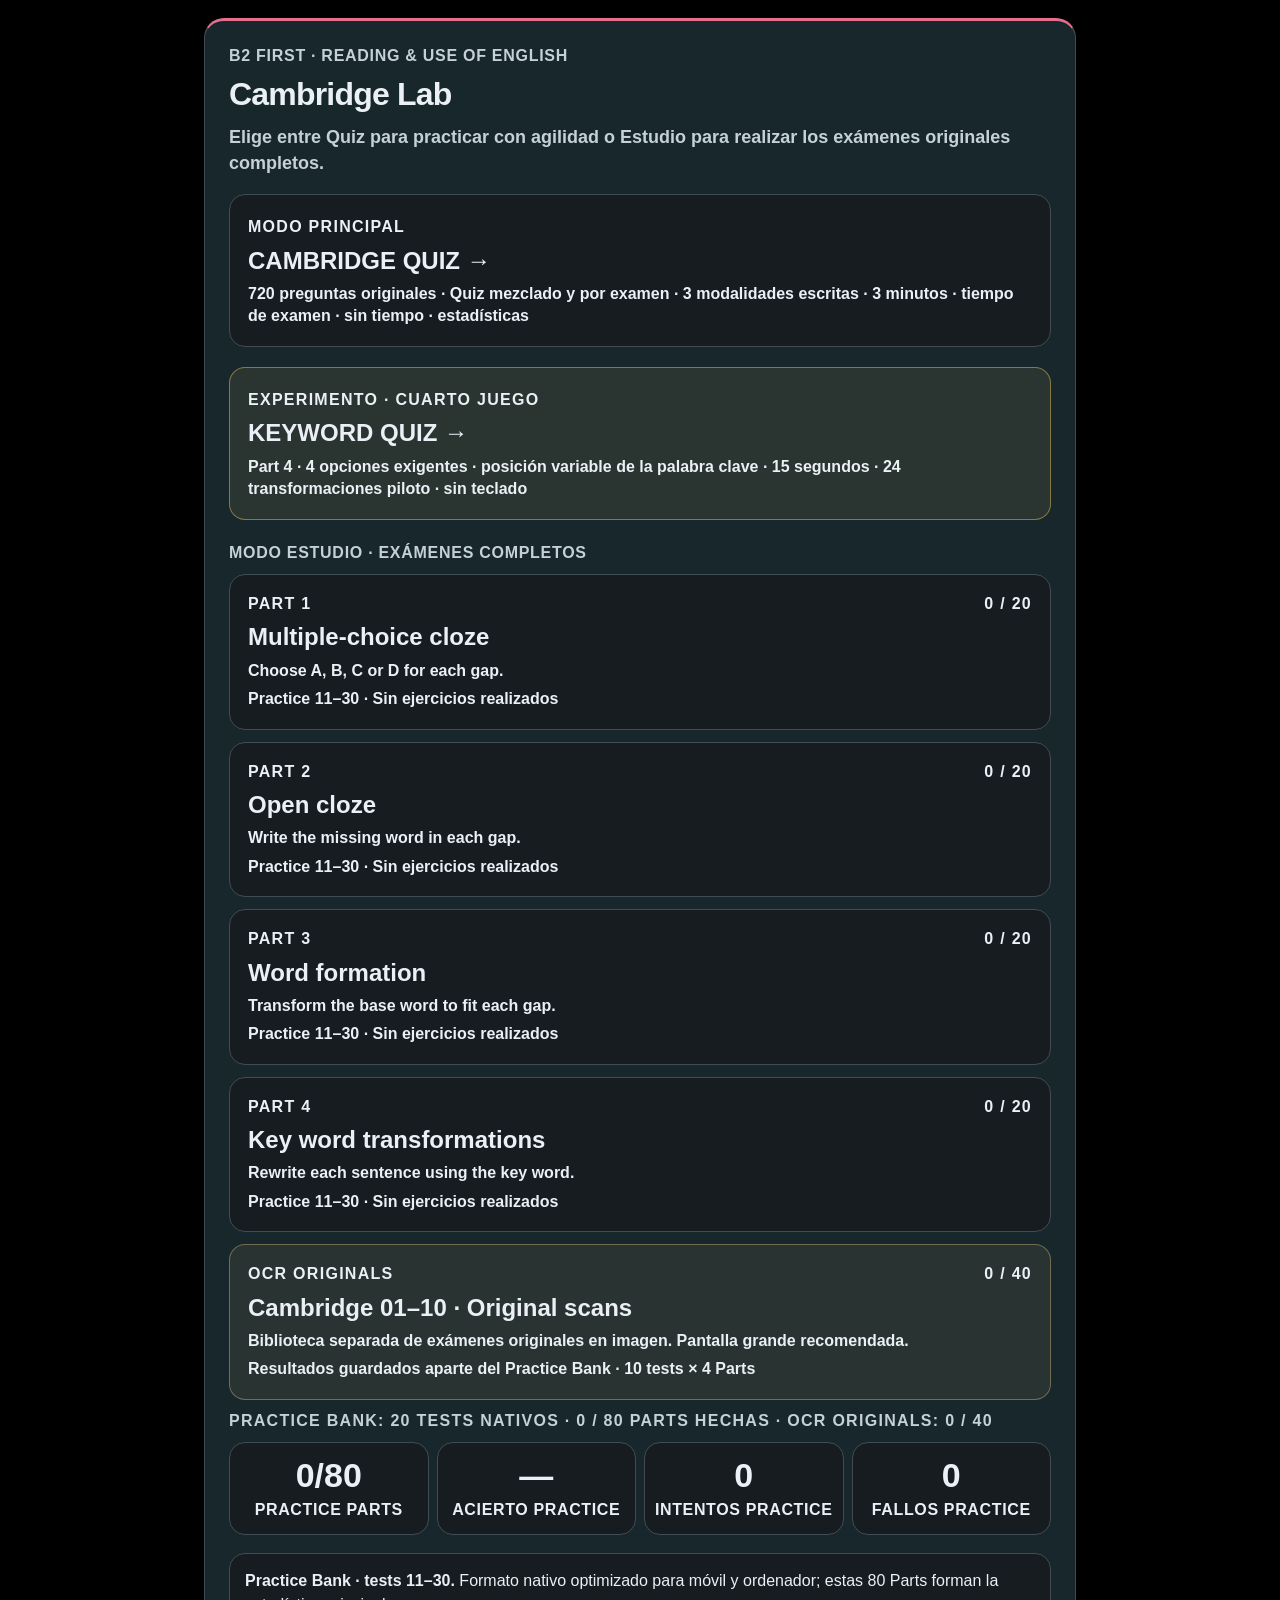
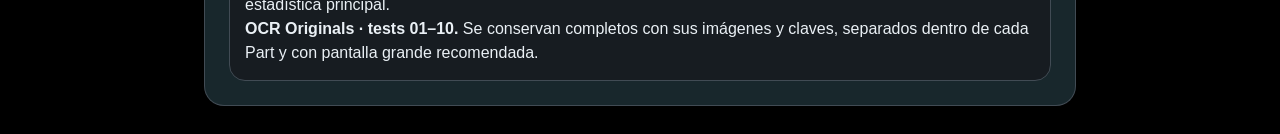
==== commit 517125b3: "style(brand): align adaptive-exam identity with Hub palette" ====
--- a/index.html
+++ b/index.html
@@ -84,7 +84,7 @@
 #startScreen .part-card{min-height:72px!important}
 #startScreen a.part-card.quiz-featured{display:block;text-decoration:none;border:2px solid #e7bf57;background:rgba(231,191,87,.13);margin:12px 0 20px}
 </style>
-<link rel="stylesheet" href="./nucleo-game-theme.css?v=1.3.0">
+<link rel="stylesheet" href="./nucleo-game-theme.css?v=1.4.0">
 <link rel="stylesheet" href="./cambridge-interior-polish.css?v=1.0.1">
 <link rel="stylesheet" href="./nucleo-oled-shell.css?v=1.0.0">
 <link rel="stylesheet" href="./nucleo-quiz-refinement.css?v=4.1.0">
@@ -106,14 +106,7 @@
   color: var(--text-main) !important;
 }
 
-main, .quiz-layout, .quiz-container, .game-layout, .main-board {
-  display: flex !important;
-  flex-direction: column !important;
-  justify-content: flex-end !important;
-  min-height: calc(100vh - 70px) !important;
-  padding-bottom: 1.5rem !important;
-  box-sizing: border-box !important;
-}
+
 
 .question-box, .prompt-card, .quiz-prompt, .exercise-card, .question-card {
   background: var(--card-surface) !important;
--- a/nucleo-game-theme.css
+++ b/nucleo-game-theme.css
@@ -10,14 +10,20 @@
  --nucleo-font:Roboto,"Segoe UI",Arial,system-ui,sans-serif;
  --nucleo-reading-size:19px;--nucleo-reading-line:1.35;
 }
-body[data-nucleo-game="english"]{--ng-accent:#24628E;--ng-wash:#D6EFFF}
-body[data-nucleo-game="phrasal"]{--ng-accent:#336B42;--ng-wash:#DCF2DB}
-body[data-nucleo-game="pizarras"]{--ng-accent:#785610;--ng-wash:#FFF1C8}
-body[data-nucleo-game="cloze"]{--ng-accent:#655099;--ng-wash:#EAE1FF}
-body[data-nucleo-game="cambridge"]{--ng-accent:#435FA3;--ng-wash:#DCE8FF}
-body[data-nucleo-game="keyword"]{--ng-accent:#955449;--ng-wash:#FFE3E0}
-body[data-nucleo-game="catala"]{--ng-accent:#855623;--ng-wash:#FFE9CB}
-body[data-nucleo-game="hoti"]{--ng-accent:#236D72;--ng-wash:#D5F1EF}
+body[data-nucleo-game="english"]{--ng-brand:#4A90E2;--ng-accent:color-mix(in srgb,var(--ng-brand) 50%,#142938);--ng-wash:color-mix(in srgb,var(--ng-brand) 14%,#EAF0F5);--ng-halo:color-mix(in srgb,var(--ng-brand) 18%,transparent)}
+body[data-nucleo-game="phrasal"]{--ng-brand:#9B59B6;--ng-accent:color-mix(in srgb,var(--ng-brand) 50%,#142938);--ng-wash:color-mix(in srgb,var(--ng-brand) 14%,#EAF0F5);--ng-halo:color-mix(in srgb,var(--ng-brand) 18%,transparent)}
+body[data-nucleo-game="pizarras"]{--ng-brand:#F29E4C;--ng-accent:color-mix(in srgb,var(--ng-brand) 50%,#142938);--ng-wash:color-mix(in srgb,var(--ng-brand) 14%,#EAF0F5);--ng-halo:color-mix(in srgb,var(--ng-brand) 18%,transparent)}
+body[data-nucleo-game="cloze"]{--ng-brand:#37BFB5;--ng-accent:color-mix(in srgb,var(--ng-brand) 50%,#142938);--ng-wash:color-mix(in srgb,var(--ng-brand) 14%,#EAF0F5);--ng-halo:color-mix(in srgb,var(--ng-brand) 18%,transparent)}
+body[data-nucleo-game="cambridge"]{--ng-brand:#E66F8D;--ng-accent:color-mix(in srgb,var(--ng-brand) 50%,#142938);--ng-wash:color-mix(in srgb,var(--ng-brand) 14%,#EAF0F5);--ng-halo:color-mix(in srgb,var(--ng-brand) 18%,transparent)}
+body[data-nucleo-game="keyword"]{--ng-brand:#A9CE5E;--ng-accent:color-mix(in srgb,var(--ng-brand) 50%,#142938);--ng-wash:color-mix(in srgb,var(--ng-brand) 14%,#EAF0F5);--ng-halo:color-mix(in srgb,var(--ng-brand) 18%,transparent)}
+body[data-nucleo-game="catala"]{--ng-brand:#F1C40F;--ng-accent:color-mix(in srgb,var(--ng-brand) 50%,#142938);--ng-wash:color-mix(in srgb,var(--ng-brand) 14%,#EAF0F5);--ng-halo:color-mix(in srgb,var(--ng-brand) 18%,transparent)}
+body[data-nucleo-game="hoti"]{--ng-brand:#D6A26B;--ng-accent:color-mix(in srgb,var(--ng-brand) 50%,#142938);--ng-wash:color-mix(in srgb,var(--ng-brand) 14%,#EAF0F5);--ng-halo:color-mix(in srgb,var(--ng-brand) 18%,transparent)}
+/* Identidad cromática corporativa: tono exacto en el borde de portada.
+   Los botones usan una versión oscurecida para conservar contraste en texto blanco.
+   Preservar respuestas, temporizadores, medallas y colores de corrección. */
+html body[data-nucleo-game] :is(#startScreen>.panel,#home>.panel,.panel.hero) {
+ border-top:3px solid var(--ng-brand)!important;
+}
 html:has(body[data-nucleo-game]){background:var(--ng-bg);color-scheme:light}
 body[data-nucleo-game]{
  --bg:#EAF0F5;--text:#25282C;--muted:#46596B;--line:#B5C9D7;
